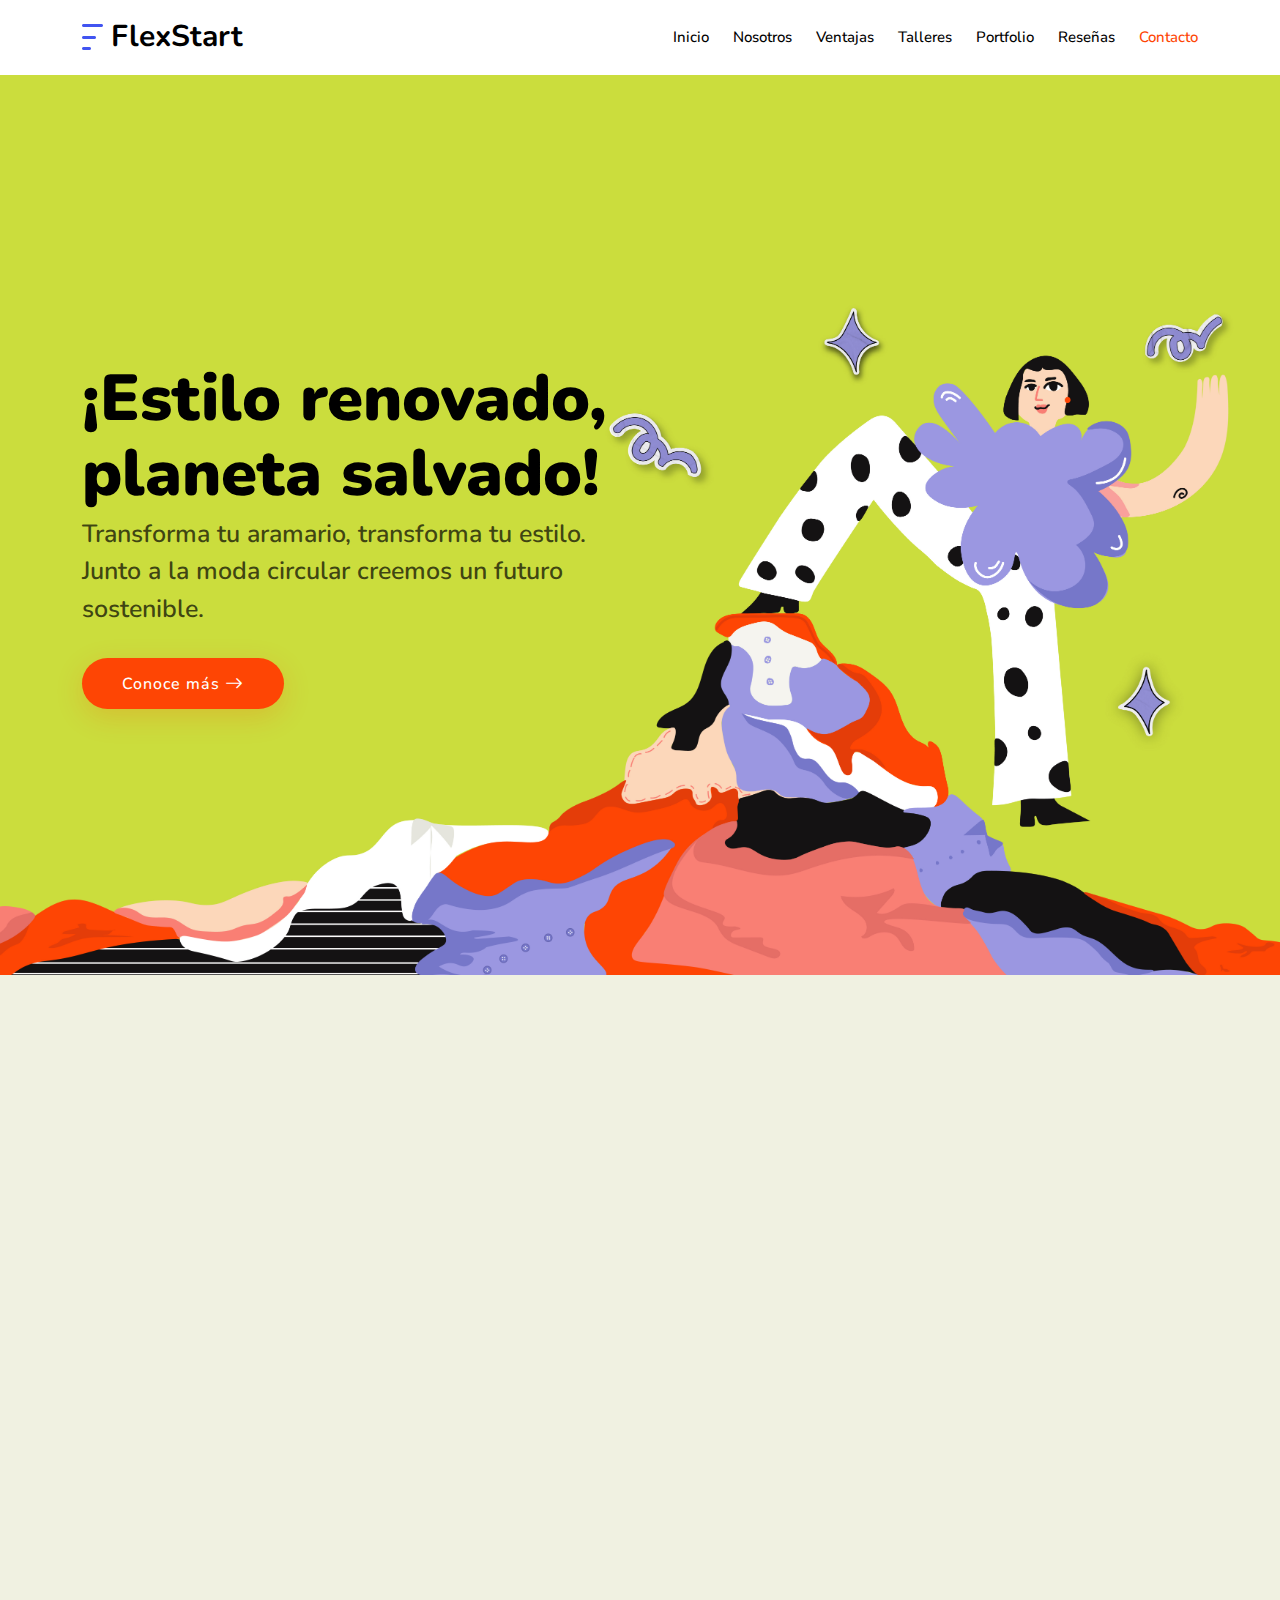
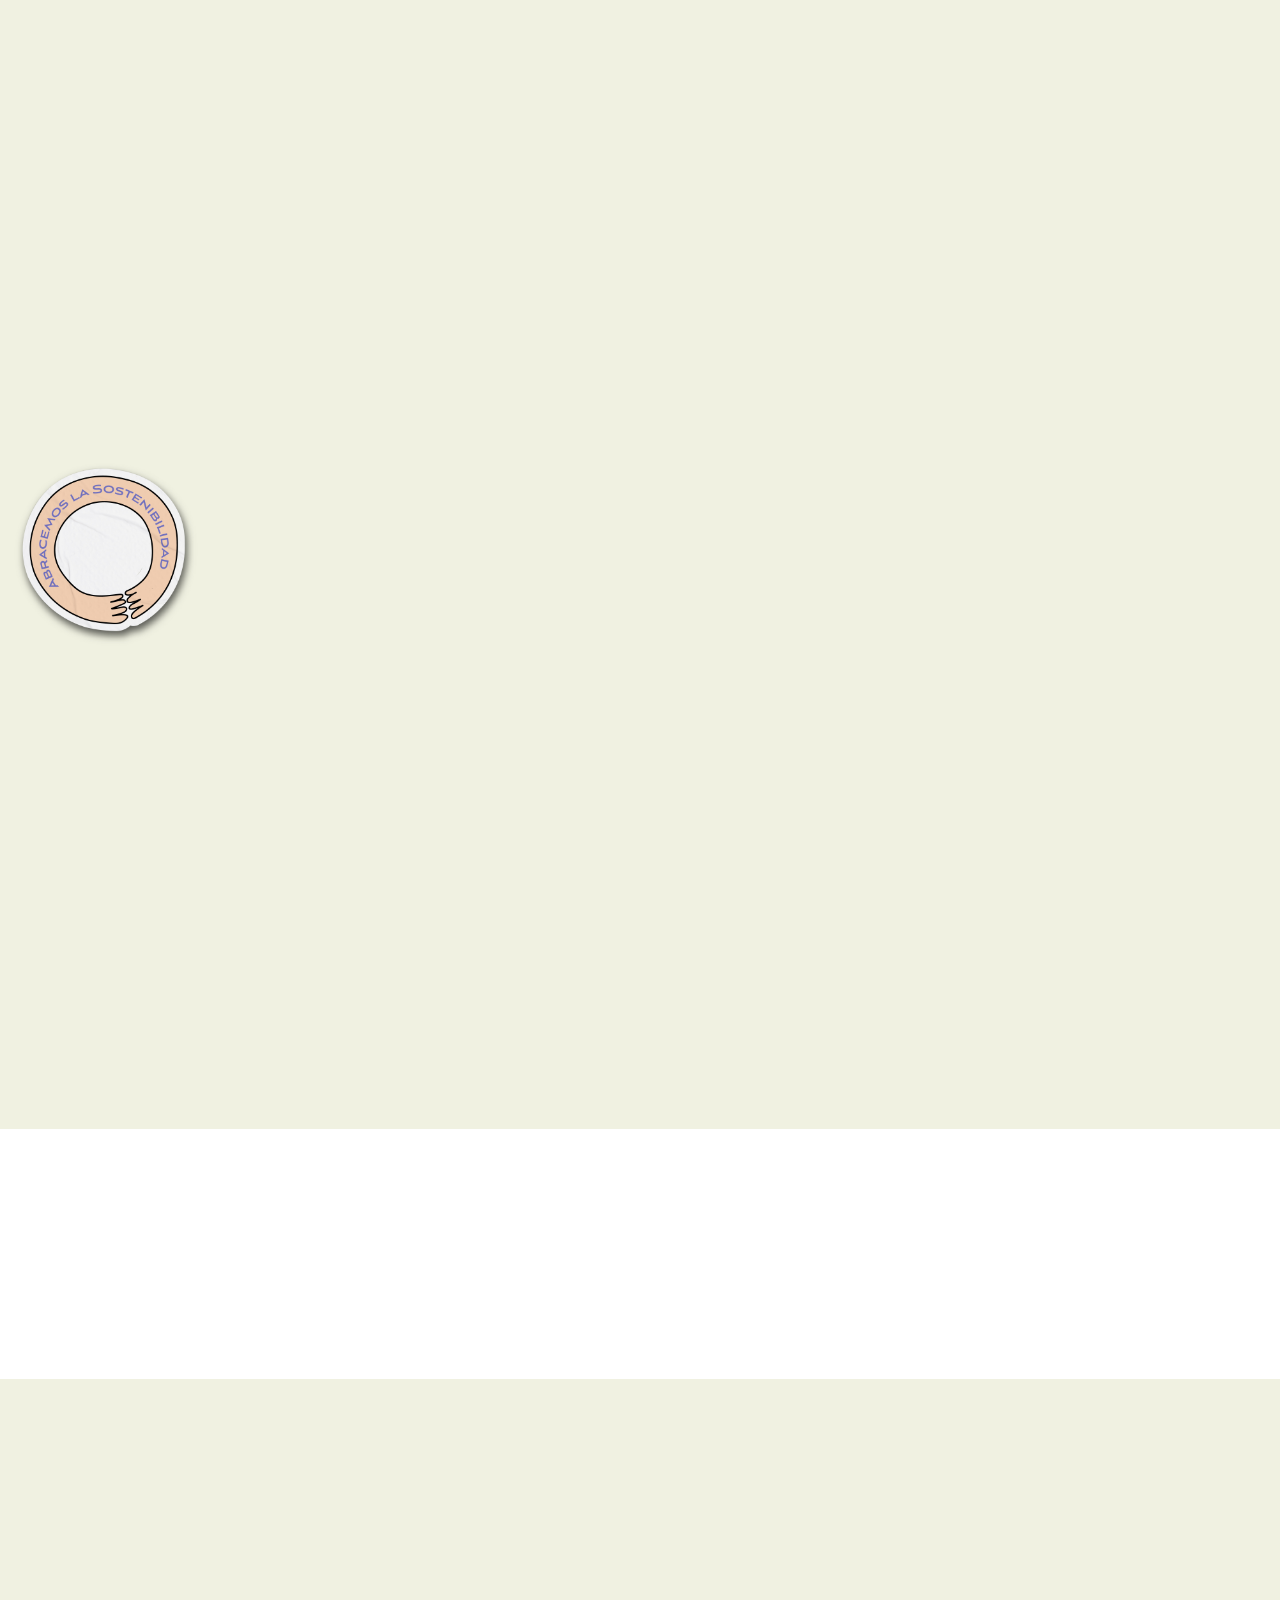
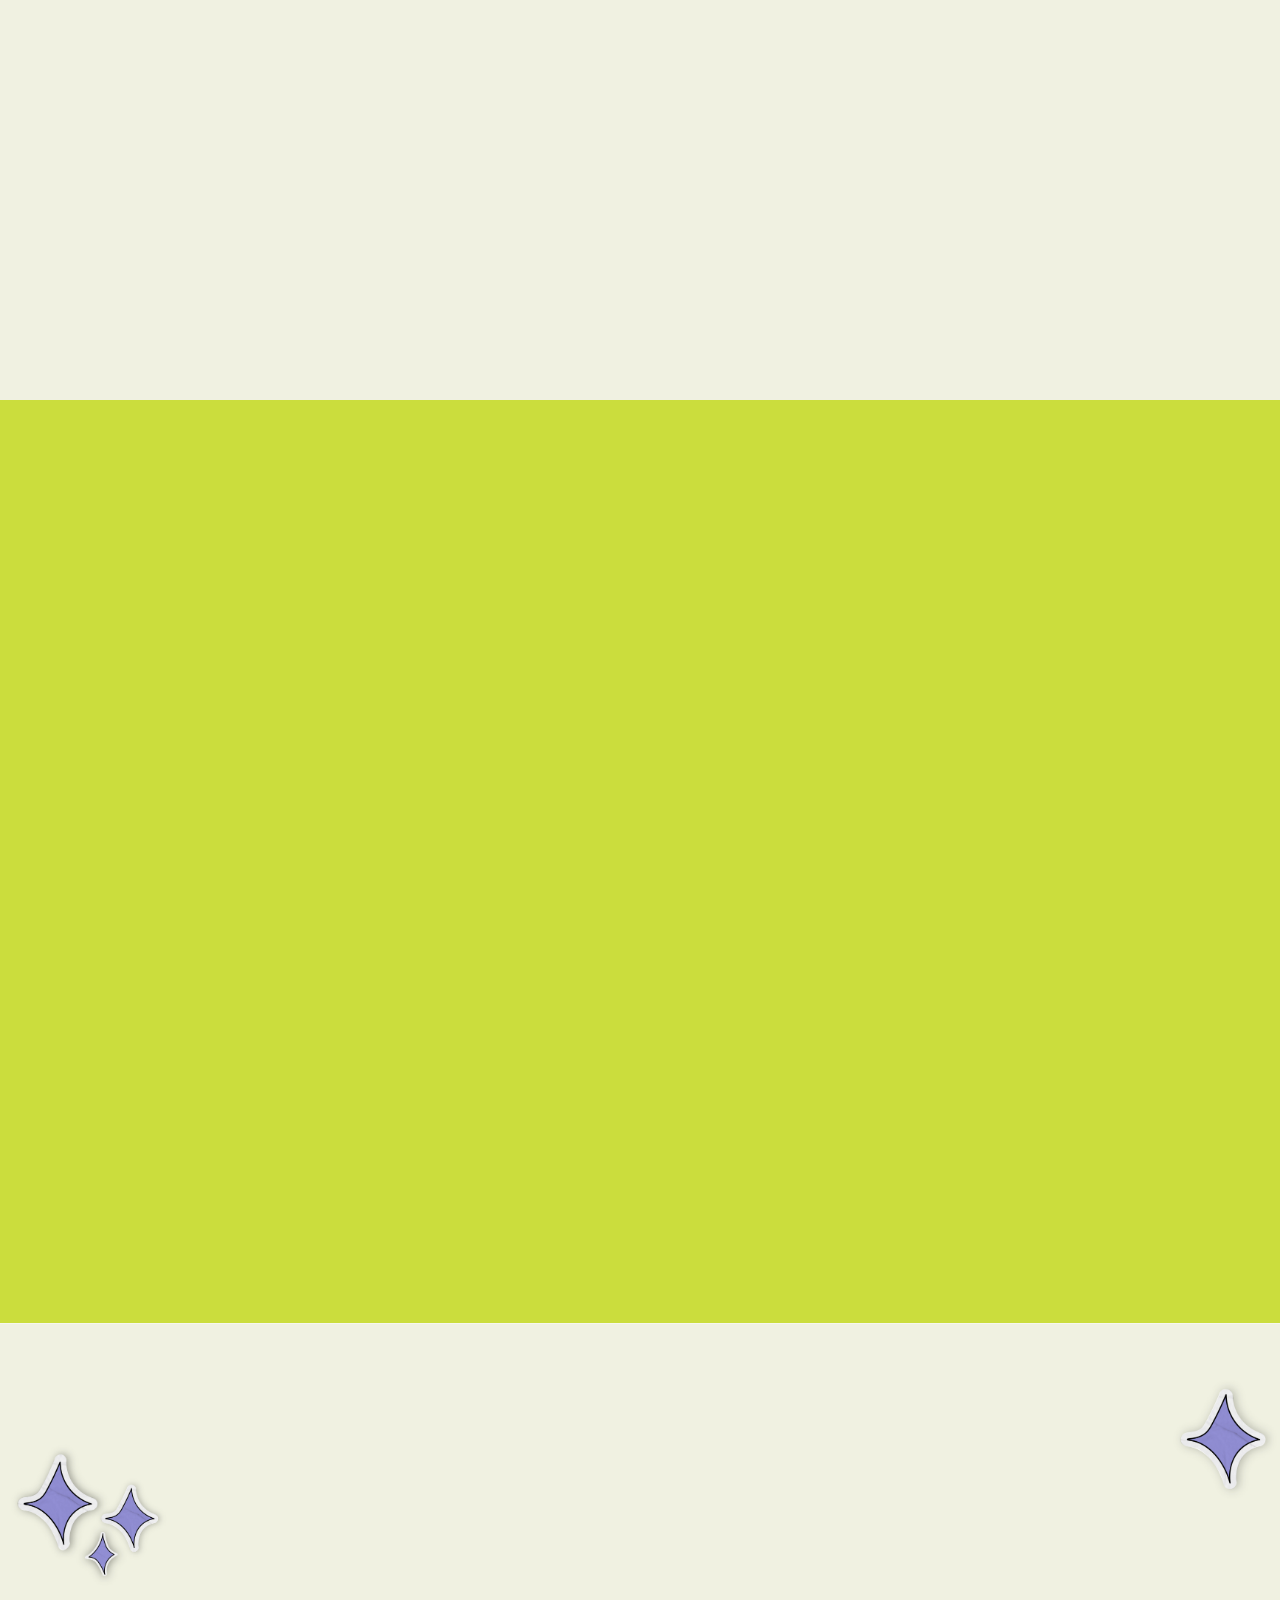
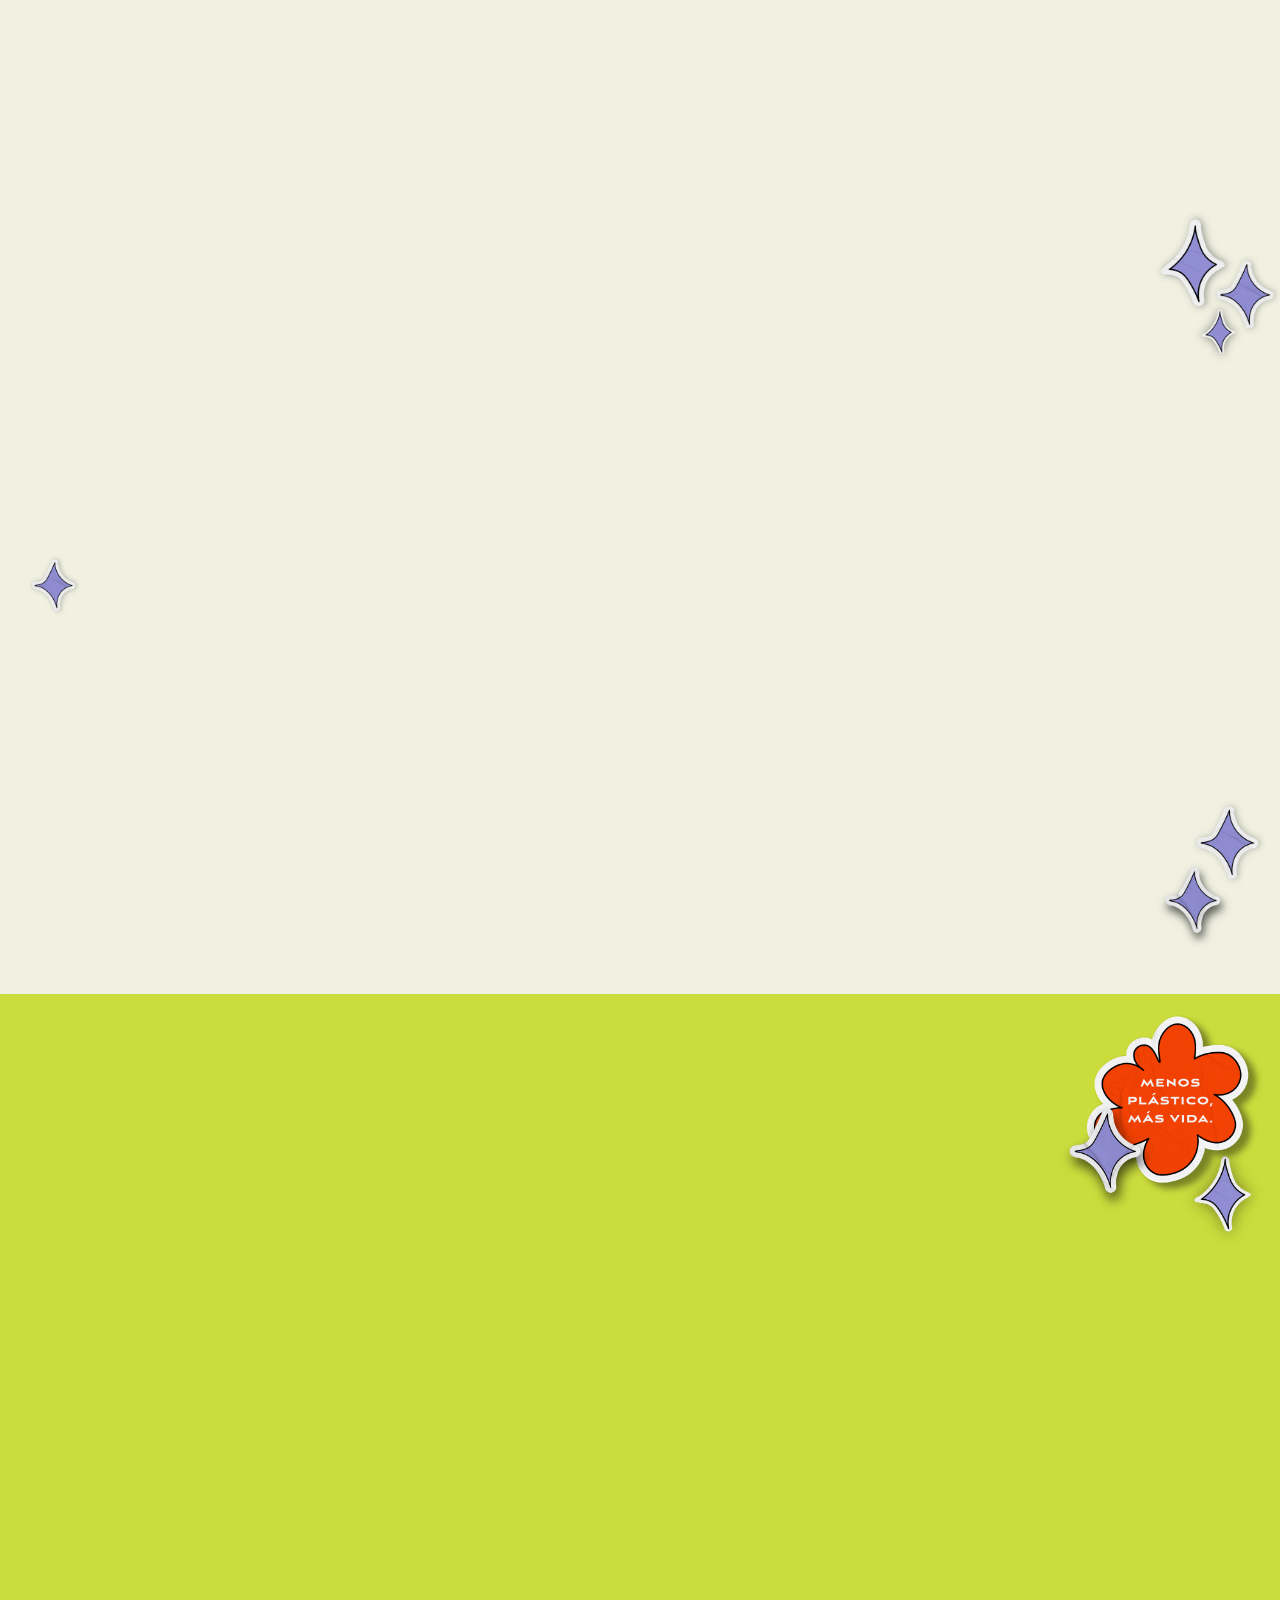
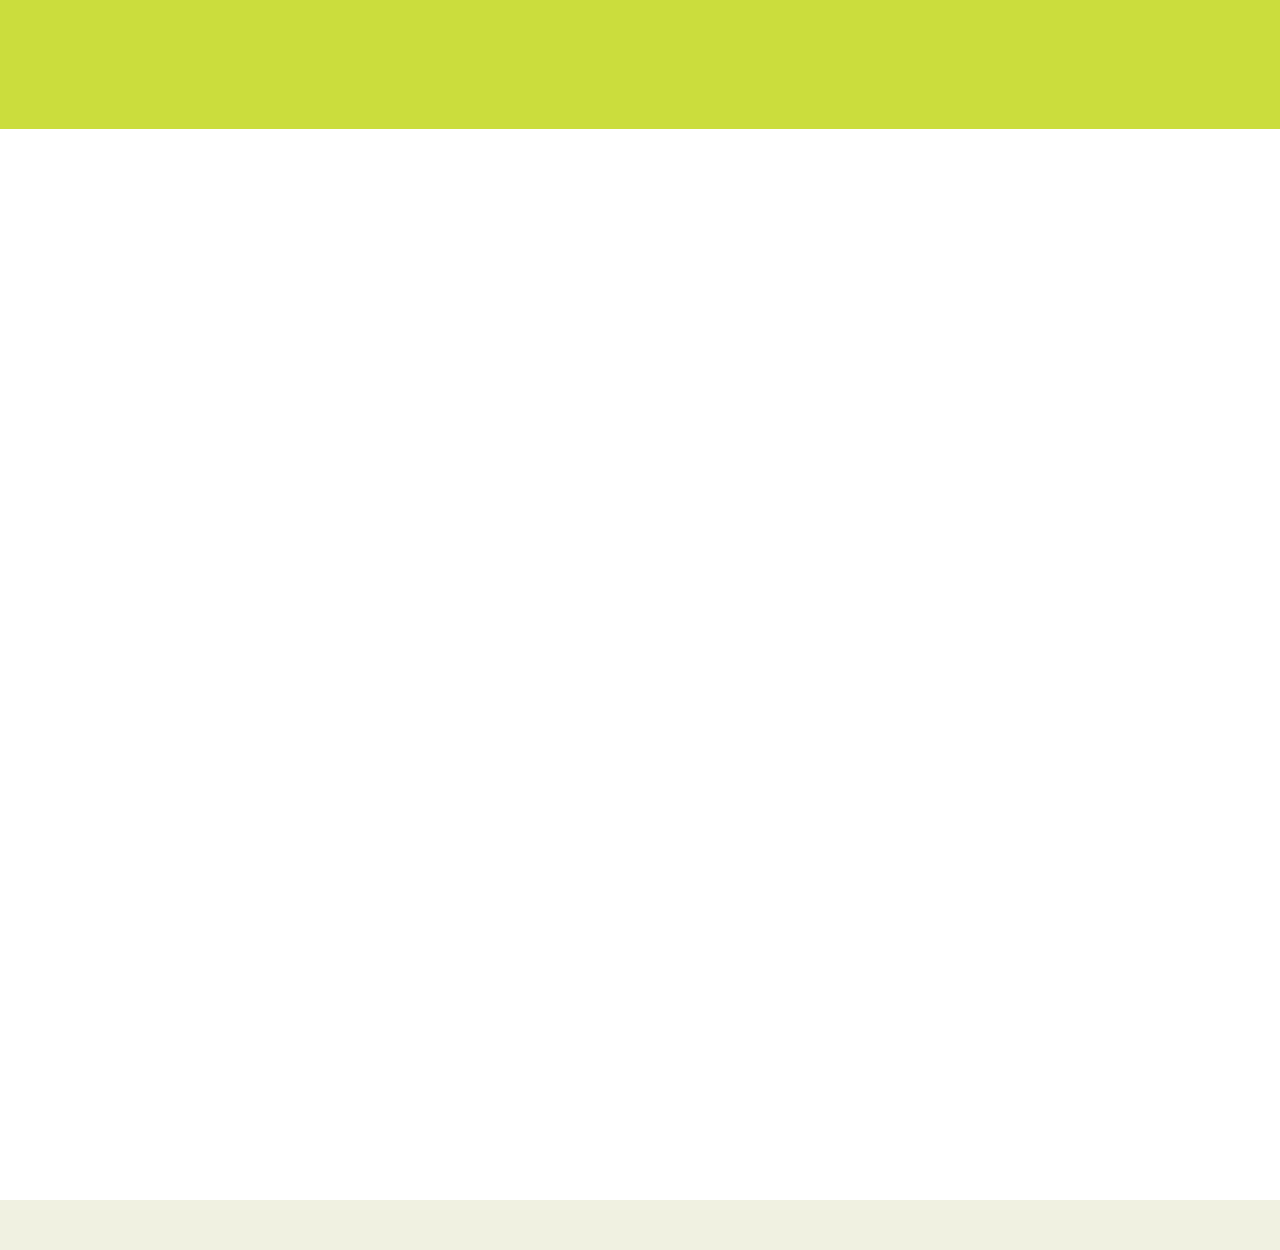
==== index.html @ cf239fdd "tpweb" ====
<!DOCTYPE html>
<html lang="en">

<head>
  <meta charset="utf-8">
  <meta content="width=device-width, initial-scale=1.0" name="viewport">
  <title>Index - FlexStart Bootstrap Template</title>
  <meta content="" name="description">
  <meta content="" name="keywords">

  <!-- Favicons -->
  <link href="assets/img/favicon.png" rel="icon">
  <link href="assets/img/apple-touch-icon.png" rel="apple-touch-icon">

  <!-- Fonts -->
  <link href="https://fonts.googleapis.com" rel="preconnect">
  <link href="https://fonts.gstatic.com" rel="preconnect" crossorigin>
  <link href="https://fonts.googleapis.com/css2?family=Roboto:ital,wght@0,100;0,300;0,400;0,500;0,700;0,900;1,100;1,300;1,400;1,500;1,700;1,900&family=Poppins:ital,wght@0,100;0,200;0,300;0,400;0,500;0,600;0,700;0,800;0,900;1,100;1,200;1,300;1,400;1,500;1,600;1,700;1,800;1,900&family=Nunito:ital,wght@0,200;0,300;0,400;0,500;0,600;0,700;0,800;0,900;1,200;1,300;1,400;1,500;1,600;1,700;1,800;1,900&display=swap" rel="stylesheet">

  <!-- Vendor CSS Files -->
  <link href="assets/vendor/bootstrap/css/bootstrap.min.css" rel="stylesheet">
  <link href="assets/vendor/bootstrap-icons/bootstrap-icons.css" rel="stylesheet">
  <link href="assets/vendor/aos/aos.css" rel="stylesheet">
  <link href="assets/vendor/glightbox/css/glightbox.min.css" rel="stylesheet">
  <link href="assets/vendor/swiper/swiper-bundle.min.css" rel="stylesheet">

  <!-- Main CSS File -->
  <link href="assets/css/main.css" rel="stylesheet">

  <!-- =======================================================
  * Template Name: FlexStart
  * Template URL: https://bootstrapmade.com/flexstart-bootstrap-startup-template/
  * Updated: Jun 06 2024 with Bootstrap v5.3.3
  * Author: BootstrapMade.com
  * License: https://bootstrapmade.com/license/
  ======================================================== -->
</head>

<body class="index-page">

  <header id="header" class="header d-flex align-items-center fixed-top">
    <div class="container-fluid container-xl position-relative d-flex align-items-center">

      <a href="index.html" class="logo d-flex align-items-center me-auto">
        <!-- Uncomment the line below if you also wish to use an image logo -->
        <img src="assets/img/logo.png" alt="">
        <h1 class="sitename">FlexStart</h1>
      </a>

      <nav id="navmenu" class="navmenu">
        <ul>
          <li><a href="#hero" class="active">Inicio<br></a></li>
          <li><a href="#about">Nosotros</a></li>
          <li><a href="#services">Ventajas</a></li>
          <li><a href="#portfolio">Talleres</a></li>
          <li><a href="#team">Portfolio</a></li>
          <li><a href="blog.html">Reseñas</a></li>
          
            <ul>
              
              </li>
            </ul>
         </li>



          <li><a href="#contact">Contacto</a></li>
        </ul>
        <i class="mobile-nav-toggle d-xl-none bi bi-list"></i>
      </nav>

      

    </div>
  </header>

  <main class="main">

    <!-- Hero Section -->
    <section id="hero" class="hero section">

      <div class="container">
        <div class="row gy-4">
          <div class="col-lg-6 order-2 order-lg-1 d-flex flex-column justify-content-center">
            <h1 data-aos="fade-up">¡Estilo renovado, planeta salvado!</h1>
            <p data-aos="fade-up" data-aos-delay="100">Transforma tu aramario, transforma tu estilo.<br> Junto a la moda circular creemos un futuro sostenible.<br></p>
            <div class="d-flex flex-column flex-md-row" data-aos="fade-up" data-aos-delay="200">
              <a href="#about" class="btn-get-started">Conoce más <i class="bi bi-arrow-right"></i></a>
              
            </div>
          </div>
          <div class="col-lg-6 order-1 order-lg-2 hero-img" data-aos="zoom-out">
            <! -- <img src="assets/img/hero-img.png" class="img-fluid animated" alt=""> 
          </div>
        </div>
      </div>

    </section><!-- /Hero Section -->
    
     <!-- Stats Section -->
     <section id="stats" class="stats section">
      <!-- Section Title -->
      <div class="container section-title" data-aos="fade-up">
       
        <p>Porque lo Hacemos<br></p>
      </div><!-- End Section Title -->
  

      <div class="container" data-aos="fade-up" data-aos-delay="100">

        <div class="row gy-4">

          <div class="col-lg-3 col-md-6">
            <div class="stats-item d-flex align-items-center w-100 h-100">
              <img class="numeros" src="assets/img/flor.jpg" alt="alternatetext">
              <div>
                <span data-purecounter-start="0" data-purecounter-end="500000" data-purecounter-duration="1" class="purecounter">500000</span>
                <p>Toneladas de microplastico en el mar.</p>
              </div>
            </div>
          </div><!-- End Stats Item -->

          <div class="col-lg-3 col-md-6">
            <div class="stats-item d-flex align-items-center w-100 h-100">
              <img class="numeros" src="assets/img/mundo.jpg" alt="alternatetext">
              <div>
                <span data-purecounter-start="0" data-purecounter-end="93000" data-purecounter-duration="1" class="purecounter">93000000</span>
                <p>Litros de agua contaminados por año.</p>
              </div>
            </div>
          </div><!-- End Stats Item -->

          <div class="col-lg-3 col-md-6">
            <div class="stats-item d-flex align-items-center w-100 h-100">
              <img class="numeros" src="assets/img/flechas.jpg" alt="alternatetext">
              <div>
                <span data-purecounter-start="0" data-purecounter-end="965778" data-purecounter-duration="1" class="purecounter">965778</span>
                <p>Prendas recirculadas por nuestra comunidad.</p>
              </div>
            </div>
          </div><!-- End Stats Item -->

          <div class="col-lg-3 col-md-6">
            <div class="stats-item d-flex align-items-center w-100 h-100">
              <img class="numeros" src="assets/img/corazon.jpg" alt="alternatetext">
              <div>
              <div>
                <span data-purecounter-start="0" data-purecounter-end="287976" data-purecounter-duration="1" class="purecounter">287796</span>
                <p>Integran la comunidad <br> Lógica Eco.<br></p>
              </div>
            </div>
          </div><!-- End Stats Item -->

        </div>

      </div>

    </section><!-- /Stats Section -->


    <!-- About Section -->
    <section id="about" class="about section">

      <div class="container" data-aos="fade-up">
        <div class="row gx-0">

          <div class="col-lg-6 d-flex flex-column justify-content-center" data-aos="fade-up" data-aos-delay="200">
            <div class="content">
              <h3>Quienes somos</h3>
              <h2>Somos una marca Argentina de moda circular que promueve un modelo de consumo diferente.<p>
               La moda circular es una tendencia que promueve la reutilización y la sostenibilidad en el consumo de indumentaria. Por eso nosotros nos basamos en la compra y venta de ropa nueva y usada. Teniendo como objetivo que el ciclo de la vida de cada prenda empiece, termine y vuelva a empezar.
              </p>
              <div class="text-center text-lg-start">
                <a href="#" class="btn-read-more d-inline-flex align-items-center justify-content-center align-self-center">
                  <span>Conocer más</span>
                  <i class="bi bi-arrow-right"></i>
                </a>
              </div>
            </div>
          </div>

          <div class="col-lg-6 d-flex align-items-center" data-aos="zoom-out" data-aos-delay="200">
            <img src="assets/img/about.jpg" class="img-fluid" alt="">
          </div>

        </div>
      </div>

    </section><!-- /About Section -->

     <!-- Services Section -->
     <section id="services" class="services section">

      <!-- Section Title -->
      <div class="container section-title" data-aos="fade-up">
       
        <p>Enteráte<br></p>
      </div><!-- End Section Title -->

      <div class="container">

        <div class="row gy-4">

          <div class="col-lg-4 col-md-6" data-aos="fade-up" data-aos-delay="100">
            <div class="service-item item-cyan position-relative">
              <img class="enterate" src="assets/img/percha.jpg" alt="alternatetext">
              <h3>Vendé</h3>
              <p>Sé parte nuestro ciclo, vendé tus prendas usadas o nuevas con nosotros. ¡Dales una segunda vida!</p>
              <a href="#" class="read-more stretched-link"><span>Conoce más</span> <i class="bi bi-arrow-right"></i></a>
            </div>
          </div><!-- End Service Item -->

          <div class="col-lg-4 col-md-6" data-aos="fade-up" data-aos-delay="200">
            <div class="service-item item-orange position-relative">
              <img class="enterate" src="assets/img/bota.jpg" alt="alternatetext">
              <h3>Comprá</h3>
              <p>Descubrí piezas únicas, en buen estado y con conciencia ecológica en nuestras tiendas.</p>
              <a href="#" class="read-more stretched-link"><span>Conoce más</span> <i class="bi bi-arrow-right"></i></a>
            </div>
          </div><!-- End Service Item -->

          <div class="col-lg-4 col-md-6" data-aos="fade-up" data-aos-delay="300">
            <div class="service-item item-teal position-relative">
              <img class="enterate" src="assets/img/B.jpg" alt="alternatetext">
              <h3>Nuestro Lado B</h3>
              <p>Somos una empresa B, certificada por nuestro compromiso con el bienestar social, ambiental y transparencia.</p>
              <a href="#" class="read-more stretched-link"><span>Conoce más</span> <i class="bi bi-arrow-right"></i></a>
            </div>
          </div><!-- End Service Item -->

         <!-- <div class="col-lg-4 col-md-6" data-aos="fade-up" data-aos-delay="400">
            <div class="service-item item-red position-relative">
              <i class="bi bi-bounding-box-circles icon"></i>
              <h3>Asperiores Commodi</h3>
              <p>Non et temporibus minus omnis sed dolor esse consequatur. Cupiditate sed error ea fuga sit provident adipisci neque.</p>
              <a href="#" class="read-more stretched-link"><span>Read More</span> <i class="bi bi-arrow-right"></i></a>
            </div>
          </div><!-- End Service Item -->

         <!-- <div class="col-lg-4 col-md-6" data-aos="fade-up" data-aos-delay="500">
            <div class="service-item item-indigo position-relative">
              <i class="bi bi-calendar4-week icon"></i>
              <h3>Velit Doloremque.</h3>
              <p>Cumque et suscipit saepe. Est maiores autem enim facilis ut aut ipsam corporis aut. Sed animi at autem alias eius labore.</p>
              <a href="#" class="read-more stretched-link"><span>Read More</span> <i class="bi bi-arrow-right"></i></a>
            </div>
          </div><!-- End Service Item -->

         <!-- <div class="col-lg-4 col-md-6" data-aos="fade-up" data-aos-delay="600">
            <div class="service-item item-pink position-relative">
              <i class="bi bi-chat-square-text icon"></i>
              <h3>Dolori Architecto</h3>
              <p>Hic molestias ea quibusdam eos. Fugiat enim doloremque aut neque non et debitis iure. Corrupti recusandae ducimus enim.</p>
              <a href="#" class="read-more stretched-link"><span>Read More</span> <i class="bi bi-arrow-right"></i></a>
            </div>
          </div><!-- End Service Item -->

        </div>

      </div>
     
    </section><!-- /Services Section -->

    <!-- Values Section -->
    <!-- <section id="values" class="values section">

      <!-- Section Title -->
     <!-- <div class="container section-title" data-aos="fade-up">
        <h2>Our Values</h2>
        <p>What we value most<br></p>
      </div><!-- End Section Title -->

     <!-- <div class="container">

       <!-- <div class="row gy-4">

         <!-- <div class="col-lg-4" data-aos="fade-up" data-aos-delay="100">
           <!-- <div class="card">
              <img src="assets/img/values-1.png" class="img-fluid" alt="">
              <h3>Ad cupiditate sed est odio</h3>
              <p>Eum ad dolor et. Autem aut fugiat debitis voluptatem consequuntur sit. Et veritatis id.</p>
            </div>
          </div><!-- End Card Item -->

         <!-- <div class="col-lg-4" data-aos="fade-up" data-aos-delay="200">
            <div class="card">
              <img src="assets/img/values-2.png" class="img-fluid" alt="">
              <h3>Voluptatem voluptatum alias</h3>
              <p>Repudiandae amet nihil natus in distinctio suscipit id. Doloremque ducimus ea sit non.</p>
            </div>
          </div><!-- End Card Item -->

         <!-- <div class="col-lg-4" data-aos="fade-up" data-aos-delay="300">
            <div class="card">
              <img src="assets/img/values-3.png" class="img-fluid" alt="">
              <h3>Fugit cupiditate alias nobis.</h3>
              <p>Quam rem vitae est autem molestias explicabo debitis sint. Vero aliquid quidem commodi.</p>
            </div>
          </div><!-- End Card Item -->

        </div>

      </div>

    </section> <!-- /Values Section -->

    <!-- Clients Section -->
    <section id="clients" class="clients section">

      <!-- Section Title -->
      <div class="container section-title" data-aos="fade-up">
        <p>“Cada prenda tiene una segunda oportunidad de brillar.” - Fundadora de Lógica Eco<br></p>
      </div><!-- End Section Title -->

      <!-- <div class="container" data-aos="fade-up" data-aos-delay="100">

        <!-- <div class="swiper">
          <script type="application/json" class="swiper-config">
            {
              "loop": true,
              "speed": 600,
              "autoplay": {
                "delay": 5000
              },
              "slidesPerView": "auto",
              "pagination": {
                "el": ".swiper-pagination",
                "type": "bullets",
                "clickable": true
              },
              "breakpoints": {
                "320": {
                  "slidesPerView": 2,
                  "spaceBetween": 40
                },
                "480": {
                  "slidesPerView": 3,
                  "spaceBetween": 60
                },
                "640": {
                  "slidesPerView": 4,
                  "spaceBetween": 80
                },
                "992": {
                  "slidesPerView": 6,
                  "spaceBetween": 120
                }
              }
            }
          </script>
          <div class="swiper-wrapper align-items-center">
            <div class="swiper-slide"><img src="assets/img/clients/client-1.png" class="img-fluid" alt=""></div>
            <div class="swiper-slide"><img src="assets/img/clients/client-2.png" class="img-fluid" alt=""></div>
            <div class="swiper-slide"><img src="assets/img/clients/client-3.png" class="img-fluid" alt=""></div>
            <div class="swiper-slide"><img src="assets/img/clients/client-4.png" class="img-fluid" alt=""></div>
            <div class="swiper-slide"><img src="assets/img/clients/client-5.png" class="img-fluid" alt=""></div>
            <div class="swiper-slide"><img src="assets/img/clients/client-6.png" class="img-fluid" alt=""></div>
            <div class="swiper-slide"><img src="assets/img/clients/client-7.png" class="img-fluid" alt=""></div>
            <div class="swiper-slide"><img src="assets/img/clients/client-8.png" class="img-fluid" alt=""></div>
          </div>
          <div class="swiper-pagination"></div>
        </div>

      </div>

    </section><!-- /Clients Section -->

     <!-- Alt Features Section -->
     <section id="alt-features" class="alt-features section">

      <div class="container">

        <div class="row gy-5">

          <div class="col-xl-7 d-flex order-2 order-xl-1" data-aos="fade-up" data-aos-delay="200">

            <div class="row align-self-center gy-5">

              <div class="col-md-6 icon-box">
                <img class="icono" src="assets/img/6.jpg" alt="alternatetext">
                <div>
                  <h4>Conciencia Ambiental</h4>
                  <p>Al utilizar materiales eco-amigables, la marca contribuye a reducir el impacto ambiental y la huella de carbono.</p>
                </div>
              </div><!-- End Feature Item -->

              <div class="col-md-6 icon-box">
                <img class="icono" src="assets/img/5.jpg" alt="alternatetext">

                <div>
                  <h4>Diseño Único</h4>
                  <p>Fomentamos la Creatividad al impulsar el diseño innovador y la reinvención de prendas con materiales reciclados.</p>
                </div>
              </div><!-- End Feature Item -->

              <div class="col-md-6 icon-box">
                <img class="icono" src="assets/img/1.jpg" alt="alternatetext">
                <div>
                  <h4>Transparencia</h4>
                  <p> Somos una marca transparente sobre nuestras prácticasy materiales utilizados.</p>
                </div>
              </div><!-- End Feature Item -->

              <div class="col-md-6 icon-box">
                <img class="icono" src="assets/img/2.jpg" alt="alternatetext">
                <div>
                  <h4>Reducción de Desperdicio</h4>
                  <p>Reducimos la cantidad de ropa que terminan en vertederos, prolongando la vida útil de las prendas.</p>
                </div>
              </div><!-- End Feature Item -->

              <div class="col-md-6 icon-box">
                <img class="icono" src="assets/img/3.jpg" alt="alternatetext">
                <div>
                  <h4>Diversificación</h4>
                  <p>Ofrecemos una ámplia gama de opciónes de estilo y diseño para los consumidores.</p>
                </div>
              </div><!-- End Feature Item -->

              <div class="col-md-6 icon-box">
                <img class="icono" src="assets/img/4.jpg" alt="alternatetext">
                <div>
                  <h4>Fomento de la Comunidad</h4>
                  <p>Promovemos la colaboración y el intercambio a través de prendas o cursos de aprendizaje.</p>
                </div>
              </div><!-- End Feature Item -->

            </div>

          </div>

          <div class="col-xl-5 d-flex align-items-center order-1 order-xl-2" data-aos="fade-up" data-aos-delay="100">
            <img  src="assets/img/alt-features.png" class="img-fluid" alt="">
          </div>

        </div>

      </div>

    </section><!-- /Alt Features Section -->

     <!-- Pricing Section -->
     <section id="pricing" class="pricing section">

      <!-- Section Title -->
      <div class="container section-title" data-aos="fade-up">
        <h2>talleres</h2>
        <p>Aprendé con Nosotros<br></p>
      </div><!-- End Section Title -->

      <div class="container">

        <div class="row gy-4">

          <div class="col-lg-3 col-md-6" data-aos="zoom-in" data-aos-delay="100">
            <div class="pricing-tem">
              <h3 style="color: #000;">Estilo Sostenible</h3>
              <div class="price"><sup>$</sup>26.900<span></span></div>
              <div class="icon">
                <img class="cursos" src="assets/img/curso 1.jpg" alt="alternatetext">
              </div>
              <ul>
                
                <li>Descúbre como lucir bien mientras cuidas al planeta. Aprendé a crear looks únicos con prendas, accesorios y maquillaje éticos.</li>
                
              </ul>
              <a href="#" class="btn-buy">Comprar</a>
            </div>
          </div><!-- End Pricing Item -->

          <div class="col-lg-3 col-md-6" data-aos="zoom-in" data-aos-delay="200">
            <div class="pricing-tem">
              <span class="featured">Oferta</span>
              <h3 style="color: #000;">Eco Voz</h3>
              <div class="price"><sup>$</sup>25.000<span></span></div>
              <div class="icon">
                <img class="cursos" src="assets/img/curso 2.jpg" alt="alternatetext">
              </div>
              <ul>
                
                <li>Transformá tu pasión en acción. Descubre como diseñar y producir indumentaria sostenible y ecológica, junto a nuestro equipo especializado.
                  
                  
                  
                  </li>
                
              </ul>
              <a href="detalle.html" class="btn-buy">Comprar</a>
            </div>
          </div><!-- End Pricing Item -->

          <div class="col-lg-3 col-md-6" data-aos="zoom-in" data-aos-delay="300">
            <div class="pricing-tem">
              <h3 style="color: #000;">Guardería de Ropa</h3>
              <div class="price"><sup>$</sup>20.000<span></span></div>
              <div class="icon">
                <img class="cursos" src="assets/img/curso 3.jpg" alt="alternatetext">
              </div>
              <ul>
               
                <li>Haz de la conservación de la moda una forma de proteger el planeta. Desde técnicas de reparación y mantenimiento para tus prendas</li>
              </ul>
              <a href="#" class="btn-buy">Comprar</a>
            </div>
          </div><!-- End Pricing Item -->

          <div class="col-lg-3 col-md-6" data-aos="zoom-in" data-aos-delay="400">
            <div class="pricing-tem">
              <h3 style="color: #000;">Eco Negocios</h3>
              <div class="price"><sup>$</sup>32.000<span></span></div>
              <div class="icon">
                <img class="cursos" src="assets/img/curso 4.jpg" alt="alternatetext">
              </div>
              <ul>
                
                <li>Aprendé a lanzar y gestionar marcas de moda ética con estrategías de marketing digital, creación de identidad y practicas empresariales. </li>
              </ul>
              <a href="#" class="btn-buy">Comprar</a>
            </div>
          </div><!-- End Pricing Item -->

        </div><!-- End pricing row -->

      </div>

    </section><!-- /Pricing Section -->


 <!-- Portfolio Section -->
 <section id="portfolio" class="portfolio section">

  <!-- Section Title -->
  <div class="container section-title" data-aos="fade-up">
    <h2>Portfolio</h2>
    <p>Animate a Crear</p>
  </div><!-- End Section Title -->

  <div class="container">

    <div class="isotope-layout" data-default-filter="*" data-layout="masonry" data-sort="original-order">

      <ul class="portfolio-filters isotope-filters" data-aos="fade-up" data-aos-delay="100">
        <li data-filter="*" class="filter-active">Redes</li>
        <li data-filter=".filter-app">App</li>
        <li data-filter=".filter-product">Productos</li>
        <li data-filter=".filter-branding">Branding</li>
        <li data-filter=".filter-books">Books</li>
      </ul><!-- End Portfolio Filters -->

      <div class="row gy-4 isotope-container" data-aos="fade-up" data-aos-delay="200">

        <div class="col-lg-4 col-md-6 portfolio-item isotope-item filter-app">
          <div class="portfolio-content h-100">
            <img src="assets/img/portfolio/app-1.jpg" class="img-fluid" alt="">
            <div class="portfolio-info">
              <h4>App 1</h4>
              <p>Lorem ipsum, dolor sit amet consectetur</p>
              <a href="assets/img/portfolio/app-1.jpg" title="App 1" data-gallery="portfolio-gallery-app" class="glightbox preview-link"><i class="bi bi-zoom-in"></i></a>
              <a href="portfolio-details.html" title="More Details" class="details-link"><i class="bi bi-link-45deg"></i></a>
            </div>
          </div>
        </div><!-- End Portfolio Item -->

        <div class="col-lg-4 col-md-6 portfolio-item isotope-item filter-product">
          <div class="portfolio-content h-100">
            <img src="assets/img/portfolio/product-1.jpg" class="img-fluid" alt="">
            <div class="portfolio-info">
              <h4>Product 1</h4>
              <p>Lorem ipsum, dolor sit amet consectetur</p>
              <a href="assets/img/portfolio/product-1.jpg" title="Product 1" data-gallery="portfolio-gallery-product" class="glightbox preview-link"><i class="bi bi-zoom-in"></i></a>
              <a href="portfolio-details.html" title="More Details" class="details-link"><i class="bi bi-link-45deg"></i></a>
            </div>
          </div>
        </div><!-- End Portfolio Item -->

        <div class="col-lg-4 col-md-6 portfolio-item isotope-item filter-branding">
          <div class="portfolio-content h-100">
            <img src="assets/img/portfolio/branding-1.jpg" class="img-fluid" alt="">
            <div class="portfolio-info">
              <h4>Branding 1</h4>
              <p>Lorem ipsum, dolor sit amet consectetur</p>
              <a href="assets/img/portfolio/branding-1.jpg" title="Branding 1" data-gallery="portfolio-gallery-branding" class="glightbox preview-link"><i class="bi bi-zoom-in"></i></a>
              <a href="portfolio-details.html" title="More Details" class="details-link"><i class="bi bi-link-45deg"></i></a>
            </div>
          </div>
        </div><!-- End Portfolio Item -->

        <div class="col-lg-4 col-md-6 portfolio-item isotope-item filter-books">
          <div class="portfolio-content h-100">
            <img src="assets/img/portfolio/books-1.jpg" class="img-fluid" alt="">
            <div class="portfolio-info">
              <h4>Books 1</h4>
              <p>Lorem ipsum, dolor sit amet consectetur</p>
              <a href="assets/img/portfolio/books-1.jpg" title="Branding 1" data-gallery="portfolio-gallery-book" class="glightbox preview-link"><i class="bi bi-zoom-in"></i></a>
              <a href="portfolio-details.html" title="More Details" class="details-link"><i class="bi bi-link-45deg"></i></a>
            </div>
          </div>
        </div><!-- End Portfolio Item -->

        <div class="col-lg-4 col-md-6 portfolio-item isotope-item filter-app">
          <div class="portfolio-content h-100">
            <img src="assets/img/portfolio/app-2.jpg" class="img-fluid" alt="">
            <div class="portfolio-info">
              <h4>App 2</h4>
              <p>Lorem ipsum, dolor sit amet consectetur</p>
              <a href="assets/img/portfolio/app-2.jpg" title="App 2" data-gallery="portfolio-gallery-app" class="glightbox preview-link"><i class="bi bi-zoom-in"></i></a>
              <a href="portfolio-details.html" title="More Details" class="details-link"><i class="bi bi-link-45deg"></i></a>
            </div>
          </div>
        </div><!-- End Portfolio Item -->

        <div class="col-lg-4 col-md-6 portfolio-item isotope-item filter-product">
          <div class="portfolio-content h-100">
            <img src="assets/img/portfolio/product-2.jpg" class="img-fluid" alt="">
            <div class="portfolio-info">
              <h4>Product 2</h4>
              <p>Lorem ipsum, dolor sit amet consectetur</p>
              <a href="assets/img/portfolio/product-2.jpg" title="Product 2" data-gallery="portfolio-gallery-product" class="glightbox preview-link"><i class="bi bi-zoom-in"></i></a>
              <a href="portfolio-details.html" title="More Details" class="details-link"><i class="bi bi-link-45deg"></i></a>
            </div>
          </div>
        </div><!-- End Portfolio Item -->

        <div class="col-lg-4 col-md-6 portfolio-item isotope-item filter-branding">
          <div class="portfolio-content h-100">
            <img src="assets/img/portfolio/branding-2.jpg" class="img-fluid" alt="">
            <div class="portfolio-info">
              <h4>Branding 2</h4>
              <p>Lorem ipsum, dolor sit amet consectetur</p>
              <a href="assets/img/portfolio/branding-2.jpg" title="Branding 2" data-gallery="portfolio-gallery-branding" class="glightbox preview-link"><i class="bi bi-zoom-in"></i></a>
              <a href="portfolio-details.html" title="More Details" class="details-link"><i class="bi bi-link-45deg"></i></a>
            </div>
          </div>
        </div><!-- End Portfolio Item -->

        <div class="col-lg-4 col-md-6 portfolio-item isotope-item filter-books">
          <div class="portfolio-content h-100">
            <img src="assets/img/portfolio/books-2.jpg" class="img-fluid" alt="">
            <div class="portfolio-info">
              <h4>Books 2</h4>
              <p>Lorem ipsum, dolor sit amet consectetur</p>
              <a href="assets/img/portfolio/books-2.jpg" title="Branding 2" data-gallery="portfolio-gallery-book" class="glightbox preview-link"><i class="bi bi-zoom-in"></i></a>
              <a href="portfolio-details.html" title="More Details" class="details-link"><i class="bi bi-link-45deg"></i></a>
            </div>
          </div>
        </div><!-- End Portfolio Item -->

        <div class="col-lg-4 col-md-6 portfolio-item isotope-item filter-app">
          <div class="portfolio-content h-100">
            <img src="assets/img/portfolio/app-3.jpg" class="img-fluid" alt="">
            <div class="portfolio-info">
              <h4>App 3</h4>
              <p>Lorem ipsum, dolor sit amet consectetur</p>
              <a href="assets/img/portfolio/app-3.jpg" title="App 3" data-gallery="portfolio-gallery-app" class="glightbox preview-link"><i class="bi bi-zoom-in"></i></a>
              <a href="portfolio-details.html" title="More Details" class="details-link"><i class="bi bi-link-45deg"></i></a>
            </div>
          </div>
        </div><!-- End Portfolio Item -->

        <!--<div class="col-lg-4 col-md-6 portfolio-item isotope-item filter-product">
          <div class="portfolio-content h-100">
            <img src="assets/img/portfolio/product-3.jpg" class="img-fluid" alt="">
            <div class="portfolio-info">
              <h4>Product 3</h4>
              <p>Lorem ipsum, dolor sit amet consectetur</p>
              <a href="assets/img/portfolio/product-3.jpg" title="Product 3" data-gallery="portfolio-gallery-product" class="glightbox preview-link"><i class="bi bi-zoom-in"></i></a>
              <a href="portfolio-details.html" title="More Details" class="details-link"><i class="bi bi-link-45deg"></i></a>
            </div>
          </div>
        </div><!-- End Portfolio Item -->

        <!--<div class="col-lg-4 col-md-6 portfolio-item isotope-item filter-branding">
          <div class="portfolio-content h-100">
            <img src="assets/img/portfolio/branding-3.jpg" class="img-fluid" alt="">
            <div class="portfolio-info">
              <h4>Branding 3</h4>
              <p>Lorem ipsum, dolor sit amet consectetur</p>
              <a href="assets/img/portfolio/branding-3.jpg" title="Branding 2" data-gallery="portfolio-gallery-branding" class="glightbox preview-link"><i class="bi bi-zoom-in"></i></a>
              <a href="portfolio-details.html" title="More Details" class="details-link"><i class="bi bi-link-45deg"></i></a>
            </div>
          </div>
        </div><!-- End Portfolio Item -->

       <!-- <div class="col-lg-4 col-md-6 portfolio-item isotope-item filter-books">
          <div class="portfolio-content h-100">
            <img src="assets/img/portfolio/books-3.jpg" class="img-fluid" alt="">
            <div class="portfolio-info">
              <h4>Books 3</h4>
              <p>Lorem ipsum, dolor sit amet consectetur</p>
              <a href="assets/img/portfolio/books-3.jpg" title="Branding 3" data-gallery="portfolio-gallery-book" class="glightbox preview-link"><i class="bi bi-zoom-in"></i></a>
              <a href="portfolio-details.html" title="More Details" class="details-link"><i class="bi bi-link-45deg"></i></a>
            </div>
          </div>
        </div><!-- End Portfolio Item -->

      </div><!-- End Portfolio Container -->

    </div>

  </div>

</section><!-- /Portfolio Section -->


<!-- Testimonials Section -->
<section id="testimonials" class="testimonials section">

  <!-- Section Title -->
  <div class="container section-title" data-aos="fade-up">
    <h2>reseñas</h2>
    <p>Nuestras Voces<br></p>
  </div><!-- End Section Title -->

  <div class="container" data-aos="fade-up" data-aos-delay="100">

    <div class="swiper">
      <script type="application/json" class="swiper-config">
        {
          "loop": true,
          "speed": 600,
          "autoplay": {
            "delay": 5000
          },
          "slidesPerView": "auto",
          "pagination": {
            "el": ".swiper-pagination",
            "type": "bullets",
            "clickable": true
          },
          "breakpoints": {
            "320": {
              "slidesPerView": 1,
              "spaceBetween": 40
            },
            "1200": {
              "slidesPerView": 3,
              "spaceBetween": 1
            }
          }
        }
      </script>
      <div class="swiper-wrapper">

        <div class="swiper-slide">
          <div class="testimonial-item">
            <div class="stars">
              <img class="estrellas" src="assets/img/estrella 4.jpg" alt="alternatetext"></img><img class="estrellas" src="assets/img/estrella 4.jpg" alt="alternatetext"></img><img class="estrellas" src="assets/img/estrella 2.jpg " alt="alternatetext"></img><img class="estrellas" src="assets/img/estrella 4.jpg" alt="alternatetext">
            </img><img class="estrellas" src="assets/img/estralle 1.jpg" alt="alternatetext">
          </div>
            <p>
              Increíble experiencia en los cursos, Mucha calidez y buena onda para enseñar. Aprendí mucho sobre moda sostenible y como hacer una diferencia. Volveré.</p>
            <div class="profile mt-auto">
              <img src="assets/img/testimonials/testimonials-1.jpg" class="testimonial-img" alt="">
              <h3>Camila Otero</h3>
              <h4>Corrientes</h4>
            </div>
          </div>
        </div><!-- End testimonial item -->

        <div class="swiper-slide">
          <div class="testimonial-item">
            <div class="stars">
              <img class="estrellas" src="assets/img/estralle 1.jpg" alt="alternatetext"></img><img class="estrellas" src="assets/img/estrella 4.jpg" alt="alternatetext"></img><img class="estrellas" src="assets/img/estralle 3.jpg" alt="alternatetext"></img><img class="estrellas" src="assets/img/estrella 4.jpg" alt="alternatetext">
            </img><img class="estrellas" src="assets/img/estralle 3.jpg" alt="alternatetext">
          </div>
            <p>
              Sus prendas eco-amigables son de alta calidad y sus talleres muy educativos. Aprendí a cuidar mis prendas y a combinar moda con sostenibilidad. Recomendado.</p>
            <div class="profile mt-auto">
              <img src="assets/img/testimonials/testimonials-2.jpg" class="testimonial-img" alt="">
              <h3>Sofía Ramirez</h3>
              <h4>Buenos Aires</h4>
            </div>
          </div>
        </div><!-- End testimonial item -->

        <div class="swiper-slide">
          <div class="testimonial-item">
            <div class="stars">
              <img class="estrellas" src="assets/img/estralle 1.jpg" alt="alternatetext"></img><img class="estrellas" src="assets/img/estralle 3.jpg" alt="alternatetext"></img><img class="estrellas" src="assets/img/estrella 2.jpg " alt="alternatetext"></img><img class="estrellas" src="assets/img/estrella 4.jpg" alt="alternatetext">
            </img><img class="estrellas" src="assets/img/estralle 3.jpg" alt="alternatetext">
          </div>
            <p>
              El taller de Estilo Sostenible superó mis expectativas. Aprendí trucos prácticos y útiles para llevar un estilo de vida sostenible. Lo recomiendo completamente.</p>
            <div class="profile mt-auto">
              <img src="assets/img/testimonials/testimonials-3.jpg" class="testimonial-img" alt="">
              <h3>Diego Gonzales</h3>
              <h4>Córdoba</h4>
            </div>
          </div>
        </div><!-- End testimonial item -->

        <div class="swiper-slide">
          <div class="testimonial-item">
            <div class="stars">
              <img class="estrellas" src="assets/img/estrella 2.jpg" alt="alternatetext"></img><img class="estrellas" src="assets/img/estralle 3.jpg" alt="alternatetext"></img><img class="estrellas" src="assets/img/estrella 2.jpg " alt="alternatetext"></img><img class="estrellas" src="assets/img/estrella 4.jpg" alt="alternatetext">
            </img><img class="estrellas" src="assets/img/estralle 1.jpg" alt="alternatetext">
          </div>
            <p>
              Eco Voz ha sido una experiencia reveladora. La metodología de práctica me permitió aplicar los conocimientos de inmediato. Muy contenta</p>
            <div class="profile mt-auto">
              <img src="assets/img/testimonials/testimonials-4.jpg" class="testimonial-img" alt="">
              <h3>Mercedes Pasman</h3>
              <h4>Buenos Aires</h4>
            </div>
          </div>
        </div><!-- End testimonial item -->

        <div class="swiper-slide">
          <div class="testimonial-item">
            <div class="stars">
              <img class="estrellas" src="assets/img/estralle 1.jpg" alt="alternatetext"></img><img class="estrellas" src="assets/img/estrella 4.jpg" alt="alternatetext"></img><img class="estrellas" src="assets/img/estralle 3.jpg " alt="alternatetext"></img><img class="estrellas" src="assets/img/estrella 4.jpg" alt="alternatetext">
            </img><img class="estrellas" src="assets/img/estrella 4.jpg" alt="alternatetext">
          </div>
            <p>
              Me encantó. No solo ofrecen cursos de alta calidad, sino que también lidera con el ejemplo en la moda sostenible.</p>
            <div class="profile mt-auto">
              <img src="assets/img/testimonials/testimonials-5.jpg" class="testimonial-img" alt="">
              <h3>Julio Beccar</h3>
              <h4>Buenos Aires</h4>
            </div>
          </div>
        </div><!-- End testimonial item -->

      </div>
     <!-- <div class="swiper-pagination"></div>
    </div>

  </div>

</section><!-- /Testimonials Section -->

 <!-- Clients Section -->
 <section id="clients" class="clients section">

  <!-- Section Title -->
  <div class="container section-title" data-aos="fade-up">
    <h2>Nuestros Asociados</h2>
    
  </div><!-- End Section Title -->

  <div class="container" data-aos="fade-up" data-aos-delay="100">

   <div class="swiper">
      <script type="application/json" class="swiper-config">
        {
          "loop": true,
          "speed": 600,
          "autoplay": {
            "delay": 5000
          },
          "slidesPerView": "auto",
          "pagination": {
            "el": ".swiper-pagination",
            "type": "bullets",
            "clickable": true
          },
          "breakpoints": {
            "320": {
              "slidesPerView": 2,
              "spaceBetween": 40
            },
            "480": {
              "slidesPerView": 3,
              "spaceBetween": 60
            },
            "640": {
              "slidesPerView": 4,
              "spaceBetween": 80
            },
            "992": {
              "slidesPerView": 6,
              "spaceBetween": 120
            }
          }
        }
      </script>
      <div class="swiper-wrapper align-items-center">
        <div class="swiper-slide"><img src="assets/img/clients/client-1.png" class="img-fluid" alt=""></div>
        <div class="swiper-slide"><img src="assets/img/clients/client-2.png" class="img-fluid" alt=""></div>
        <div class="swiper-slide"><img src="assets/img/clients/client-3.png" class="img-fluid" alt=""></div>
        <div class="swiper-slide"><img src="assets/img/clients/client-4.png" class="img-fluid" alt=""></div>
        <div class="swiper-slide"><img src="assets/img/clients/client-5.png" class="img-fluid" alt=""></div>
        <div class="swiper-slide"><img src="assets/img/clients/client-6.png" class="img-fluid" alt=""></div>
        <div class="swiper-slide"><img src="assets/img/clients/client-7.png" class="img-fluid" alt=""></div>
        <div class="swiper-slide"><img src="assets/img/clients/client-8.png" class="img-fluid" alt=""></div>
      </div>
     <!-- <div class="swiper-pagination"></div>
    </div>

  </div>

</section><!-- /Clients Section -->

 <!-- Contact Section -->
 <section id="contact" class="contact section">

  <!-- Section Title -->
  <div class="container section-title" data-aos="fade-up">
    <h2>Contacto</h2>
    <p>Charlemos</p>
  </div><!-- End Section Title -->

  <div class="container" data-aos="fade-up" data-aos-delay="100">

    <div class="row gy-4">

      <div class="col-lg-6">

        <div class="row gy-4">
          <div class="col-md-6">
            <div class="info-item" data-aos="fade" data-aos-delay="200">
              <img class="contacto" src="assets/img/ubic.png" alt="alternatetext">
              <h3>Sucursal</h3>
              <p>Fits Roy 1951</p>
              <p>Palermo, Buenos Aires </p>
            </div>
          </div><!-- End Info Item -->

          <div class="col-md-6">
            <div class="info-item" data-aos="fade" data-aos-delay="300">
              <img class="contacto" src="assets/img/telefono.png" alt="alternatetext">
              <h3>LLamanos</h3>
              <p>+1 5589 55488 55</p>
              <p>+1 6678 254445 41</p>
            </div>
          </div><!-- End Info Item -->

          <div class="col-md-6">
            <div class="info-item" data-aos="fade" data-aos-delay="400">
              <img class="contacto" src="assets/img/mail.png" alt="alternatetext">
              <h3>Mail</h3>
              <p>Logica.eco@gmail.com<br>Eco.voz@gmail.com<br></p>
             
            </div>
          </div><!-- End Info Item -->

          <div class="col-md-6">
            <div class="info-item" data-aos="fade" data-aos-delay="500">
              <img class="contacto" src="assets/img/reloj.png" alt="alternatetext">
              <h3>Horarios</h3>
              <p>Lunes - Viernes</p>
              <p>9:00AM - 05:00PM</p>
            </div>
          </div><!-- End Info Item -->

        </div>

      </div>

      <div class="col-lg-6">
        <form action="forms/contact.php" method="post" class="php-email-form" data-aos="fade-up" data-aos-delay="200">
          <div class="row gy-4">

            <div class="col-md-6">
              <input type="text" name="name" class="form-control" placeholder="Nombre" required="">
            </div>

            <div class="col-md-6 ">
              <input type="email" class="form-control" name="email" placeholder="Mail" required="">
            </div>

            <div class="col-md-12">
              <input type="text" class="form-control" name="subject" placeholder="Asunto" required="">
            </div>

            <div class="col-md-12">
              <textarea class="form-control" name="message" rows="6" placeholder="Mensaje" required=""></textarea>
            </div>

            <div class="col-md-12 text-center">
             

              <button type="submit">Enviar</button>
            </div>

          </div>
        </form>
      </div><!-- End Contact Form -->

    </div>

  </div>

</section><!-- /Contact Section -->

</main>

<footer id="footer" class="footer">







<!-- <div class="footer-newsletter">
  <div class="container">
    <div class="row justify-content-center text-center">
      <div class="col-lg-6">
        <h4>Join Our Newsletter</h4>
        <p>Subscribe to our newsletter and receive the latest news about our products and services!</p>
        <form action="forms/newsletter.php" method="post" class="php-email-form">
          <div class="newsletter-form"><input type="email" name="email"><input type="submit" value="Subscribe"></div>
          <div class="loading">Loading</div>
          <div class="error-message"></div>
          <div class="sent-message">Your subscription request has been sent. Thank you!</div>
        </form>
      </div>
    </div>
  </div>
</div>

<!--<div class="container footer-top">
  <div class="row gy-4">
    <div class="col-lg-4 col-md-6 footer-about">
      <a href="index.html" class="d-flex align-items-center">
        <span class="sitename">FlexStart</span>
      </a>
      <div class="footer-contact pt-3">
        <p>A108 Adam Street</p>
        <p>New York, NY 535022</p>
        <p class="mt-3"><strong>Phone:</strong> <span>+1 5589 55488 55</span></p>
        <p><strong>Email:</strong> <span>info@example.com</span></p>
      </div>
    </div>

    <div class="col-lg-2 col-md-3 footer-links">
      <h4>Useful Links</h4>
      <ul>
        <li><i class="bi bi-chevron-right"></i> <a href="#">Home</a></li>
        <li><i class="bi bi-chevron-right"></i> <a href="#">About us</a></li>
        <li><i class="bi bi-chevron-right"></i> <a href="#">Services</a></li>
        <li><i class="bi bi-chevron-right"></i> <a href="#">Terms of service</a></li>
      </ul>
    </div>

    <div class="col-lg-2 col-md-3 footer-links">
      <h4>Our Services</h4>
      <ul>
        <li><i class="bi bi-chevron-right"></i> <a href="#">Web Design</a></li>
        <li><i class="bi bi-chevron-right"></i> <a href="#">Web Development</a></li>
        <li><i class="bi bi-chevron-right"></i> <a href="#">Product Management</a></li>
        <li><i class="bi bi-chevron-right"></i> <a href="#">Marketing</a></li>
      </ul>
    </div>

    <div class="col-lg-4 col-md-12">
      <h4>Follow Us</h4>
      <p>Cras fermentum odio eu feugiat lide par naso tierra videa magna derita valies</p>
      <div class="social-links d-flex">
        <a href=""><i class="bi bi-twitter-x"></i></a>
        <a href=""><i class="bi bi-facebook"></i></a>
        <a href=""><i class="bi bi-instagram"></i></a>
        <a href=""><i class="bi bi-linkedin"></i></a>
      </div>
    </div>

  </div>
</div>

<!-- <div class="container copyright text-center mt-4">
  <p>© <span>Copyright</span> <strong class="px-1 sitename">FlexStart</strong> <span>All Rights Reserved</span></p>
  <div class="credits">
    <!-- All the links in the footer should remain intact. -->
    <!-- You can delete the links only if you've purchased the pro version. -->
    <!-- Licensing information: https://bootstrapmade.com/license/ -->
    <!-- Purchase the pro version with working PHP/AJAX contact form: [buy-url] -->
   <!-- Designed by <a href="https://bootstrapmade.com/">BootstrapMade</a>
  </div>
</div>

</footer>

<!-- Scroll Top -->
<a href="#" id="scroll-top" class="scroll-top d-flex align-items-center justify-content-center"><i class="bi bi-arrow-up-short"></i></a>

<!-- Vendor JS Files -->
<script src="assets/vendor/bootstrap/js/bootstrap.bundle.min.js"></script>
<script src="assets/vendor/php-email-form/validate.js"></script>
<script src="assets/vendor/aos/aos.js"></script>
<script src="assets/vendor/glightbox/js/glightbox.min.js"></script>
<script src="assets/vendor/purecounter/purecounter_vanilla.js"></script>
<script src="assets/vendor/imagesloaded/imagesloaded.pkgd.min.js"></script>
<script src="assets/vendor/isotope-layout/isotope.pkgd.min.js"></script>
<script src="assets/vendor/swiper/swiper-bundle.min.js"></script>

<!-- Main JS File -->
<script src="assets/js/main.js"></script>

</body>
   







    <!-- Features Section -->
   <!-- <section id="features" class="features section">

      <!-- Section Title -->
    <!--  <div class="container section-title" data-aos="fade-up">
        <h2>Features</h2>
        <p>Our Advacedd Features<br></p>
      </div><!-- End Section Title -->

     <!-- <div class="container">

        <div class="row gy-5">

          <div class="col-xl-6" data-aos="zoom-out" data-aos-delay="100">
            <img src="assets/img/features.png" class="img-fluid" alt="">
          </div>

          <div class="col-xl-6 d-flex">
            <div class="row align-self-center gy-4">

              <div class="col-md-6" data-aos="fade-up" data-aos-delay="200">
                <div class="feature-box d-flex align-items-center">
                  <i class="bi bi-check"></i>
                  <h3>Eos aspernatur rem</h3>
                </div>
              </div><!-- End Feature Item -->

             <!-- <div class="col-md-6" data-aos="fade-up" data-aos-delay="300">
                <div class="feature-box d-flex align-items-center">
                  <i class="bi bi-check"></i>
                  <h3>Facilis neque ipsa</h3>
                </div>
              </div><!-- End Feature Item -->

             <!-- <div class="col-md-6" data-aos="fade-up" data-aos-delay="400">
                <div class="feature-box d-flex align-items-center">
                  <i class="bi bi-check"></i>
                  <h3>Volup amet volupt</h3>
                </div>
              </div><!-- End Feature Item -->

             <!-- <div class="col-md-6" data-aos="fade-up" data-aos-delay="500">
                <div class="feature-box d-flex align-items-center">
                  <i class="bi bi-check"></i>
                  <h3>Rerum omnis sint</h3>
                </div>
              </div><!-- End Feature Item -->

             <!-- <div class="col-md-6" data-aos="fade-up" data-aos-delay="600">
                <div class="feature-box d-flex align-items-center">
                  <i class="bi bi-check"></i>
                  <h3>Alias possimus</h3>
                </div>
              </div><!-- End Feature Item -->

            <!--  <div class="col-md-6" data-aos="fade-up" data-aos-delay="700">
                <div class="feature-box d-flex align-items-center">
                  <i class="bi bi-check"></i>
                  <h3>Repellendus molli</h3>
                </div>
              </div><!-- End Feature Item -->

            </div>
          </div>

        </div>

      </div>

   <!-- </section><!-- /Features Section -->

   
    <!-- Services Section -->
    <!--<section id="services" class="services section">

      <!-- Section Title -->
      <!--<div class="container section-title" data-aos="fade-up">
        <h2>Services</h2>
        <p>Check Our Services<br></p>
      </div><!-- End Section Title -->

      <div class="container">

        <div class="row gy-4">

         <!-- <div class="col-lg-4 col-md-6" data-aos="fade-up" data-aos-delay="100">
            <div class="service-item item-cyan position-relative">
              <i class="bi bi-activity icon"></i>
              <h3>Nesciunt Mete</h3>
              <p>Provident nihil minus qui consequatur non omnis maiores. Eos accusantium minus dolores iure perferendis tempore et consequatur.</p>
              <a href="#" class="read-more stretched-link"><span>Read More</span> <i class="bi bi-arrow-right"></i></a>
            </div>
          </div><!-- End Service Item -->

         <!-- <div class="col-lg-4 col-md-6" data-aos="fade-up" data-aos-delay="200">
            <div class="service-item item-orange position-relative">
              <i class="bi bi-broadcast icon"></i>
              <h3>Eosle Commodi</h3>
              <p>Ut autem aut autem non a. Sint sint sit facilis nam iusto sint. Libero corrupti neque eum hic non ut nesciunt dolorem.</p>
              <a href="#" class="read-more stretched-link"><span>Read More</span> <i class="bi bi-arrow-right"></i></a>
            </div>
          </div><!-- End Service Item -->

         <!-- <div class="col-lg-4 col-md-6" data-aos="fade-up" data-aos-delay="300">
            <div class="service-item item-teal position-relative">
              <i class="bi bi-easel icon"></i>
              <h3>Ledo Markt</h3>
              <p>Ut excepturi voluptatem nisi sed. Quidem fuga consequatur. Minus ea aut. Vel qui id voluptas adipisci eos earum corrupti.</p>
              <a href="#" class="read-more stretched-link"><span>Read More</span> <i class="bi bi-arrow-right"></i></a>
            </div>
          </div><!-- End Service Item -->

         <!-- <div class="col-lg-4 col-md-6" data-aos="fade-up" data-aos-delay="400">
            <div class="service-item item-red position-relative">
              <i class="bi bi-bounding-box-circles icon"></i>
              <h3>Asperiores Commodi</h3>
              <p>Non et temporibus minus omnis sed dolor esse consequatur. Cupiditate sed error ea fuga sit provident adipisci neque.</p>
              <a href="#" class="read-more stretched-link"><span>Read More</span> <i class="bi bi-arrow-right"></i></a>
            </div>
          </div><!-- End Service Item -->

         <!-- <div class="col-lg-4 col-md-6" data-aos="fade-up" data-aos-delay="500">
            <div class="service-item item-indigo position-relative">
              <i class="bi bi-calendar4-week icon"></i>
              <h3>Velit Doloremque.</h3>
              <p>Cumque et suscipit saepe. Est maiores autem enim facilis ut aut ipsam corporis aut. Sed animi at autem alias eius labore.</p>
              <a href="#" class="read-more stretched-link"><span>Read More</span> <i class="bi bi-arrow-right"></i></a>
            </div>
          </div><!-- End Service Item -->

          <!--<div class="col-lg-4 col-md-6" data-aos="fade-up" data-aos-delay="600">
            <div class="service-item item-pink position-relative">
              <i class="bi bi-chat-square-text icon"></i>
              <h3>Dolori Architecto</h3>
              <p>Hic molestias ea quibusdam eos. Fugiat enim doloremque aut neque non et debitis iure. Corrupti recusandae ducimus enim.</p>
              <a href="#" class="read-more stretched-link"><span>Read More</span> <i class="bi bi-arrow-right"></i></a>
            </div>
          </div><!-- End Service Item -->

        </div>

      </div>

   <!-- </section><!-- /Services Section -->

   
    <!-- Faq Section -->
    <!--<section id="faq" class="faq section">

      <!-- Section Title -->
     <!-- <div class="container section-title" data-aos="fade-up">
        <h2>F.A.Q</h2>
        <p>Frequently Asked Questions</p>
      </div><!-- End Section Title -->

      <!--<div class="container">

        <div class="row">

          <div class="col-lg-6" data-aos="fade-up" data-aos-delay="100">

            <div class="faq-container">

              <div class="faq-item faq-active">
                <h3>Non consectetur a erat nam at lectus urna duis?</h3>
                <div class="faq-content">
                  <p>Feugiat pretium nibh ipsum consequat. Tempus iaculis urna id volutpat lacus laoreet non curabitur gravida. Venenatis lectus magna fringilla urna porttitor rhoncus dolor purus non.</p>
                </div>
                <i class="faq-toggle bi bi-chevron-right"></i>
              </div><!-- End Faq item-->

              <!--<div class="faq-item">
                <h3>Feugiat scelerisque varius morbi enim nunc faucibus a pellentesque?</h3>
                <div class="faq-content">
                  <p>Dolor sit amet consectetur adipiscing elit pellentesque habitant morbi. Id interdum velit laoreet id donec ultrices. Fringilla phasellus faucibus scelerisque eleifend donec pretium. Est pellentesque elit ullamcorper dignissim. Mauris ultrices eros in cursus turpis massa tincidunt dui.</p>
                </div>
                <i class="faq-toggle bi bi-chevron-right"></i>
              </div><!-- End Faq item-->

              <!--<div class="faq-item">
                <h3>Dolor sit amet consectetur adipiscing elit pellentesque?</h3>
                <div class="faq-content">
                  <p>Eleifend mi in nulla posuere sollicitudin aliquam ultrices sagittis orci. Faucibus pulvinar elementum integer enim. Sem nulla pharetra diam sit amet nisl suscipit. Rutrum tellus pellentesque eu tincidunt. Lectus urna duis convallis convallis tellus. Urna molestie at elementum eu facilisis sed odio morbi quis</p>
                </div>
                <i class="faq-toggle bi bi-chevron-right"></i>
              </div><!-- End Faq item-->

            <!-- </div>

          <!--</div><!-- End Faq Column-->

         <!-- <div class="col-lg-6" data-aos="fade-up" data-aos-delay="200">

            <div class="faq-container">

              <div class="faq-item">
                <h3>Ac odio tempor orci dapibus. Aliquam eleifend mi in nulla?</h3>
                <div class="faq-content">
                  <p>Dolor sit amet consectetur adipiscing elit pellentesque habitant morbi. Id interdum velit laoreet id donec ultrices. Fringilla phasellus faucibus scelerisque eleifend donec pretium. Est pellentesque elit ullamcorper dignissim. Mauris ultrices eros in cursus turpis massa tincidunt dui.</p>
                </div>
                <i class="faq-toggle bi bi-chevron-right"></i>
              </div><!-- End Faq item-->

             <!-- <div class="faq-item">
                <h3>Tempus quam pellentesque nec nam aliquam sem et tortor consequat?</h3>
                <div class="faq-content">
                  <p>Molestie a iaculis at erat pellentesque adipiscing commodo. Dignissim suspendisse in est ante in. Nunc vel risus commodo viverra maecenas accumsan. Sit amet nisl suscipit adipiscing bibendum est. Purus gravida quis blandit turpis cursus in</p>
                </div>
                <i class="faq-toggle bi bi-chevron-right"></i>
              </div><!-- End Faq item-->

              <!--<div class="faq-item">
                <h3>Perspiciatis quod quo quos nulla quo illum ullam?</h3>
                <div class="faq-content">
                  <p>Enim ea facilis quaerat voluptas quidem et dolorem. Quis et consequatur non sed in suscipit sequi. Distinctio ipsam dolore et.</p>
                </div>
                <i class="faq-toggle bi bi-chevron-right"></i>
              </div><!-- End Faq item-->

            </div>

         <!-- </div><!-- End Faq Column-->

        </div>

      </div>

   <!-- </section><!-- /Faq Section -->

   
    <!-- Team Section -->
    <!--<section id="team" class="team section">

      <!-- Section Title -->
      <!--<div class="container section-title" data-aos="fade-up">
        <h2>Team</h2>
        <p>Our hard working team</p>
      </div><!-- End Section Title -->

     <!-- <div class="container">

        <div class="row gy-4">

          <div class="col-lg-3 col-md-6 d-flex align-items-stretch" data-aos="fade-up" data-aos-delay="100">
            <div class="team-member">
              <div class="member-img">
                <img src="assets/img/team/team-1.jpg" class="img-fluid" alt="">
                <div class="social">
                  <a href=""><i class="bi bi-twitter-x"></i></a>
                  <a href=""><i class="bi bi-facebook"></i></a>
                  <a href=""><i class="bi bi-instagram"></i></a>
                  <a href=""><i class="bi bi-linkedin"></i></a>
                </div>
              </div>
              <div class="member-info">
                <h4>Walter White</h4>
                <span>Chief Executive Officer</span>
                <p>Velit aut quia fugit et et. Dolorum ea voluptate vel tempore tenetur ipsa quae aut. Ipsum exercitationem iure minima enim corporis et voluptate.</p>
              </div>
            </div>
          </div><!-- End Team Member -->

         <!-- <div class="col-lg-3 col-md-6 d-flex align-items-stretch" data-aos="fade-up" data-aos-delay="200">
            <div class="team-member">
              <div class="member-img">
                <img src="assets/img/team/team-2.jpg" class="img-fluid" alt="">
                <div class="social">
                  <a href=""><i class="bi bi-twitter-x"></i></a>
                  <a href=""><i class="bi bi-facebook"></i></a>
                  <a href=""><i class="bi bi-instagram"></i></a>
                  <a href=""><i class="bi bi-linkedin"></i></a>
                </div>
              </div>
              <div class="member-info">
                <h4>Sarah Jhonson</h4>
                <span>Product Manager</span>
                <p>Quo esse repellendus quia id. Est eum et accusantium pariatur fugit nihil minima suscipit corporis. Voluptate sed quas reiciendis animi neque sapiente.</p>
              </div>
            </div>
          </div><!-- End Team Member -->

         <!-- <div class="col-lg-3 col-md-6 d-flex align-items-stretch" data-aos="fade-up" data-aos-delay="300">
            <div class="team-member">
              <div class="member-img">
                <img src="assets/img/team/team-3.jpg" class="img-fluid" alt="">
                <div class="social">
                  <a href=""><i class="bi bi-twitter-x"></i></a>
                  <a href=""><i class="bi bi-facebook"></i></a>
                  <a href=""><i class="bi bi-instagram"></i></a>
                  <a href=""><i class="bi bi-linkedin"></i></a>
                </div>
              </div>
              <div class="member-info">
                <h4>William Anderson</h4>
                <span>CTO</span>
                <p>Vero omnis enim consequatur. Voluptas consectetur unde qui molestiae deserunt. Voluptates enim aut architecto porro aspernatur molestiae modi.</p>
              </div>
            </div>
          </div><!-- End Team Member -->

         <!-- <div class="col-lg-3 col-md-6 d-flex align-items-stretch" data-aos="fade-up" data-aos-delay="400">
            <div class="team-member">
              <div class="member-img">
                <img src="assets/img/team/team-4.jpg" class="img-fluid" alt="">
                <div class="social">
                  <a href=""><i class="bi bi-twitter-x"></i></a>
                  <a href=""><i class="bi bi-facebook"></i></a>
                  <a href=""><i class="bi bi-instagram"></i></a>
                  <a href=""><i class="bi bi-linkedin"></i></a>
                </div>
              </div>
              <div class="member-info">
                <h4>Amanda Jepson</h4>
                <span>Accountant</span>
                <p>Rerum voluptate non adipisci animi distinctio et deserunt amet voluptas. Quia aut aliquid doloremque ut possimus ipsum officia.</p>
              </div>
            </div>
          </div><!-- End Team Member -->

        </div>

      </div>

   <!-- </section><!-- /Team Section -->

   

    <!-- Recent Posts Section -->
    <!--<section id="recent-posts" class="recent-posts section">

      <!-- Section Title -->
     <!-- <div class="container section-title" data-aos="fade-up">
        <h2>Recent Posts</h2>
        <p>Recent posts form our Blog</p>
      <!--</div><!-- End Section Title -->

      <!--<div class="container">

        <div class="row gy-5">

          <div class="col-xl-4 col-md-6">
            <div class="post-item position-relative h-100" data-aos="fade-up" data-aos-delay="100">

              <div class="post-img position-relative overflow-hidden">
                <img src="assets/img/blog/blog-1.jpg" class="img-fluid" alt="">
                <span class="post-date">December 12</span>
              </div>

              <div class="post-content d-flex flex-column">

                <h3 class="post-title">Eum ad dolor et. Autem aut fugiat debitis</h3>

                <div class="meta d-flex align-items-center">
                  <div class="d-flex align-items-center">
                    <i class="bi bi-person"></i> <span class="ps-2">Julia Parker</span>
                  </div>
                  <span class="px-3 text-black-50">/</span>
                  <div class="d-flex align-items-center">
                    <i class="bi bi-folder2"></i> <span class="ps-2">Politics</span>
                  </div>
                </div>

                <hr>

                <a href="blog-details.html" class="readmore stretched-link"><span>Read More</span><i class="bi bi-arrow-right"></i></a>

              </div>

            </div>
          </div><!-- End post item -->

          <!--<div class="col-xl-4 col-md-6">
            <div class="post-item position-relative h-100" data-aos="fade-up" data-aos-delay="200">

              <div class="post-img position-relative overflow-hidden">
                <img src="assets/img/blog/blog-2.jpg" class="img-fluid" alt="">
                <span class="post-date">July 17</span>
              </div>

              <div class="post-content d-flex flex-column">

                <h3 class="post-title">Et repellendus molestiae qui est sed omnis</h3>

                <div class="meta d-flex align-items-center">
                  <div class="d-flex align-items-center">
                    <i class="bi bi-person"></i> <span class="ps-2">Mario Douglas</span>
                  </div>
                  <span class="px-3 text-black-50">/</span>
                  <div class="d-flex align-items-center">
                    <i class="bi bi-folder2"></i> <span class="ps-2">Sports</span>
                  </div>
                </div>

                <hr>

                <a href="blog-details.html" class="readmore stretched-link"><span>Read More</span><i class="bi bi-arrow-right"></i></a>

              </div>

            </div>
          </div><!-- End post item -->

          <!--<div class="col-xl-4 col-md-6" data-aos="fade-up" data-aos-delay="300">
            <div class="post-item position-relative h-100">

              <div class="post-img position-relative overflow-hidden">
                <img src="assets/img/blog/blog-3.jpg" class="img-fluid" alt="">
                <span class="post-date">September 05</span>
              </div>

             <!-- <div class="post-content d-flex flex-column">

                <h3 class="post-title">Quia assumenda est et veritati tirana ploder</h3>

               <!-- <div class="meta d-flex align-items-center">
                  <div class="d-flex align-items-center">
                    <i class="bi bi-person"></i> <span class="ps-2">Lisa Hunter</span>
                  </div>
                  <span class="px-3 text-black-50">/</span>
                  <div class="d-flex align-items-center">
                    <i class="bi bi-folder2"></i> <span class="ps-2">Economics</span>
                  </div>
                </div>

                <hr>

                <a href="blog-details.html" class="readmore stretched-link"><span>Read More</span><i class="bi bi-arrow-right"></i></a>

              </div>

            </div>
          </div><!-- End post item -->

        </div>

      </div>

    <!--</section><!-- /Recent Posts Section -->

    <!-- Contact Section -->
    <!--<section id="contact" class="contact section">

      <!-- Section Title -->
      <!--<div class="container section-title" data-aos="fade-up">
        <h2>Contact</h2>
        <p>Contact Us</p>
      <!--</div><!-- End Section Title -->

     <!-- <div class="container" data-aos="fade-up" data-aos-delay="100">

        <div class="row gy-4">

          <div class="col-lg-6">

            <div class="row gy-4">
              <div class="col-md-6">
                <div class="info-item" data-aos="fade" data-aos-delay="200">
                  <i class="bi bi-geo-alt"></i>
                  <h3>Address</h3>
                  <p>A108 Adam Street</p>
                  <p>New York, NY 535022</p>
                </div>
              </div><!-- End Info Item -->

             <!-- <div class="col-md-6">
                <div class="info-item" data-aos="fade" data-aos-delay="300">
                  <i class="bi bi-telephone"></i>
                  <h3>Call Us</h3>
                  <p>+1 5589 55488 55</p>
                  <p>+1 6678 254445 41</p>
                </div>
              </div><!-- End Info Item -->

              <!--<div class="col-md-6">
                <div class="info-item" data-aos="fade" data-aos-delay="400">
                  <i class="bi bi-envelope"></i>
                  <h3>Email Us</h3>
                  <p>info@example.com</p>
                  <p>contact@example.com</p>
                </div>
              </div><!-- End Info Item -->

             <!-- <div class="col-md-6">
                <div class="info-item" data-aos="fade" data-aos-delay="500">
                  <i class="bi bi-clock"></i>
                  <h3>Open Hours</h3>
                  <p>Monday - Friday</p>
                  <p>9:00AM - 05:00PM</p>
                </div>
              </div><!-- End Info Item -->

            </div>

          </div>

          <!--<div class="col-lg-6">
            <form action="forms/contact.php" method="post" class="php-email-form" data-aos="fade-up" data-aos-delay="200">
              <div class="row gy-4">

                <div class="col-md-6">
                  <input type="text" name="name" class="form-control" placeholder="Your Name" required="">
                </div>

                <div class="col-md-6 ">
                  <input type="email" class="form-control" name="email" placeholder="Your Email" required="">
                </div>

                <div class="col-md-12">
                  <input type="text" class="form-control" name="subject" placeholder="Subject" required="">
                </div>

                <div class="col-md-12">
                  <textarea class="form-control" name="message" rows="6" placeholder="Message" required=""></textarea>
                </div>

                <div class="col-md-12 text-center">
                  <div class="loading">Loading</div>
                  <div class="error-message"></div>
                  <div class="sent-message">Your message has been sent. Thank you!</div>

                  <button type="submit">Send Message</button>
                </div>

              </div>
            </form>
          </div><!-- End Contact Form -->

       <!-- </div>

      <!--</div>

   <!-- </section><!-- /Contact Section -->

  <!--</main>

 <!-- <footer id="footer" class="footer">

   <!-- <div class="footer-newsletter">
      <div class="container">
        <div class="row justify-content-center text-center">
          <div class="col-lg-6">
            <h4>Join Our Newsletter</h4>
            <p>Subscribe to our newsletter and receive the latest news about our products and services!</p>
            <form action="forms/newsletter.php" method="post" class="php-email-form">
              <div class="newsletter-form"><input type="email" name="email"><input type="submit" value="Subscribe"></div>
              <div class="loading">Loading</div>
              <div class="error-message"></div>
              <div class="sent-message">Your subscription request has been sent. Thank you!</div>
            </form>
          </div>
        </div>
      </div>
    </div>

    <!--<div class="container footer-top">
      <div class="row gy-4">
        <div class="col-lg-4 col-md-6 footer-about">
          <a href="index.html" class="d-flex align-items-center">
            <span class="sitename">FlexStart</span>
          </a>
          <div class="footer-contact pt-3">
            <p>A108 Adam Street</p>
            <p>New York, NY 535022</p>
            <p class="mt-3"><strong>Phone:</strong> <span>+1 5589 55488 55</span></p>
            <p><strong>Email:</strong> <span>info@example.com</span></p>
          </div>
        </div>

        <div class="col-lg-2 col-md-3 footer-links">
          <h4>Useful Links</h4>
          <ul>
            <li><i class="bi bi-chevron-right"></i> <a href="#">Home</a></li>
            <li><i class="bi bi-chevron-right"></i> <a href="#">About us</a></li>
            <li><i class="bi bi-chevron-right"></i> <a href="#">Services</a></li>
            <li><i class="bi bi-chevron-right"></i> <a href="#">Terms of service</a></li>
          </ul>
        </div>

        <div class="col-lg-2 col-md-3 footer-links">
          <h4>Our Services</h4>
          <ul>
            <li><i class="bi bi-chevron-right"></i> <a href="#">Web Design</a></li>
            <li><i class="bi bi-chevron-right"></i> <a href="#">Web Development</a></li>
            <li><i class="bi bi-chevron-right"></i> <a href="#">Product Management</a></li>
            <li><i class="bi bi-chevron-right"></i> <a href="#">Marketing</a></li>
          </ul>
        </div>

        <div class="col-lg-4 col-md-12">
          <h4>Follow Us</h4>
          <p>Cras fermentum odio eu feugiat lide par naso tierra videa magna derita valies</p>
          <div class="social-links d-flex">
            <a href=""><i class="bi bi-twitter-x"></i></a>
            <a href=""><i class="bi bi-facebook"></i></a>
            <a href=""><i class="bi bi-instagram"></i></a>
            <a href=""><i class="bi bi-linkedin"></i></a>
          </div>
        </div>

      </div>
    </div>

   <!-- <div class="container copyright text-center mt-4">
      <p>© <span>Copyright</span> <strong class="px-1 sitename">FlexStart</strong> <span>All Rights Reserved</span></p>
      <div class="credits">
        <!-- All the links in the footer should remain intact. -->
        <!-- You can delete the links only if you've purchased the pro version. -->
        <!-- Licensing information: https://bootstrapmade.com/license/ -->
        <!-- Purchase the pro version with working PHP/AJAX contact form: [buy-url] -->
       <!-- Designed by <a href="https://bootstrapmade.com/">BootstrapMade</a>
      </div>
    </div>

  </footer>

  <!-- Scroll Top -->
  <a href="#" id="scroll-top" class="scroll-top d-flex align-items-center justify-content-center"><i class="bi bi-arrow-up-short"></i></a>

  <!-- Vendor JS Files -->
  <!-- <script src="assets/vendor/bootstrap/js/bootstrap.bundle.min.js"></script>
  <script src="assets/vendor/php-email-form/validate.js"></script>
  <script src="assets/vendor/aos/aos.js"></script>
  <script src="assets/vendor/glightbox/js/glightbox.min.js"></script>
  <script src="assets/vendor/purecounter/purecounter_vanilla.js"></script>
  <script src="assets/vendor/imagesloaded/imagesloaded.pkgd.min.js"></script>
  <script src="assets/vendor/isotope-layout/isotope.pkgd.min.js"></script>
  <script src="assets/vendor/swiper/swiper-bundle.min.js"></script>

  <!-- Main JS File -->
   <!--<script src="assets/js/main.js"></script>

</body>

</html>
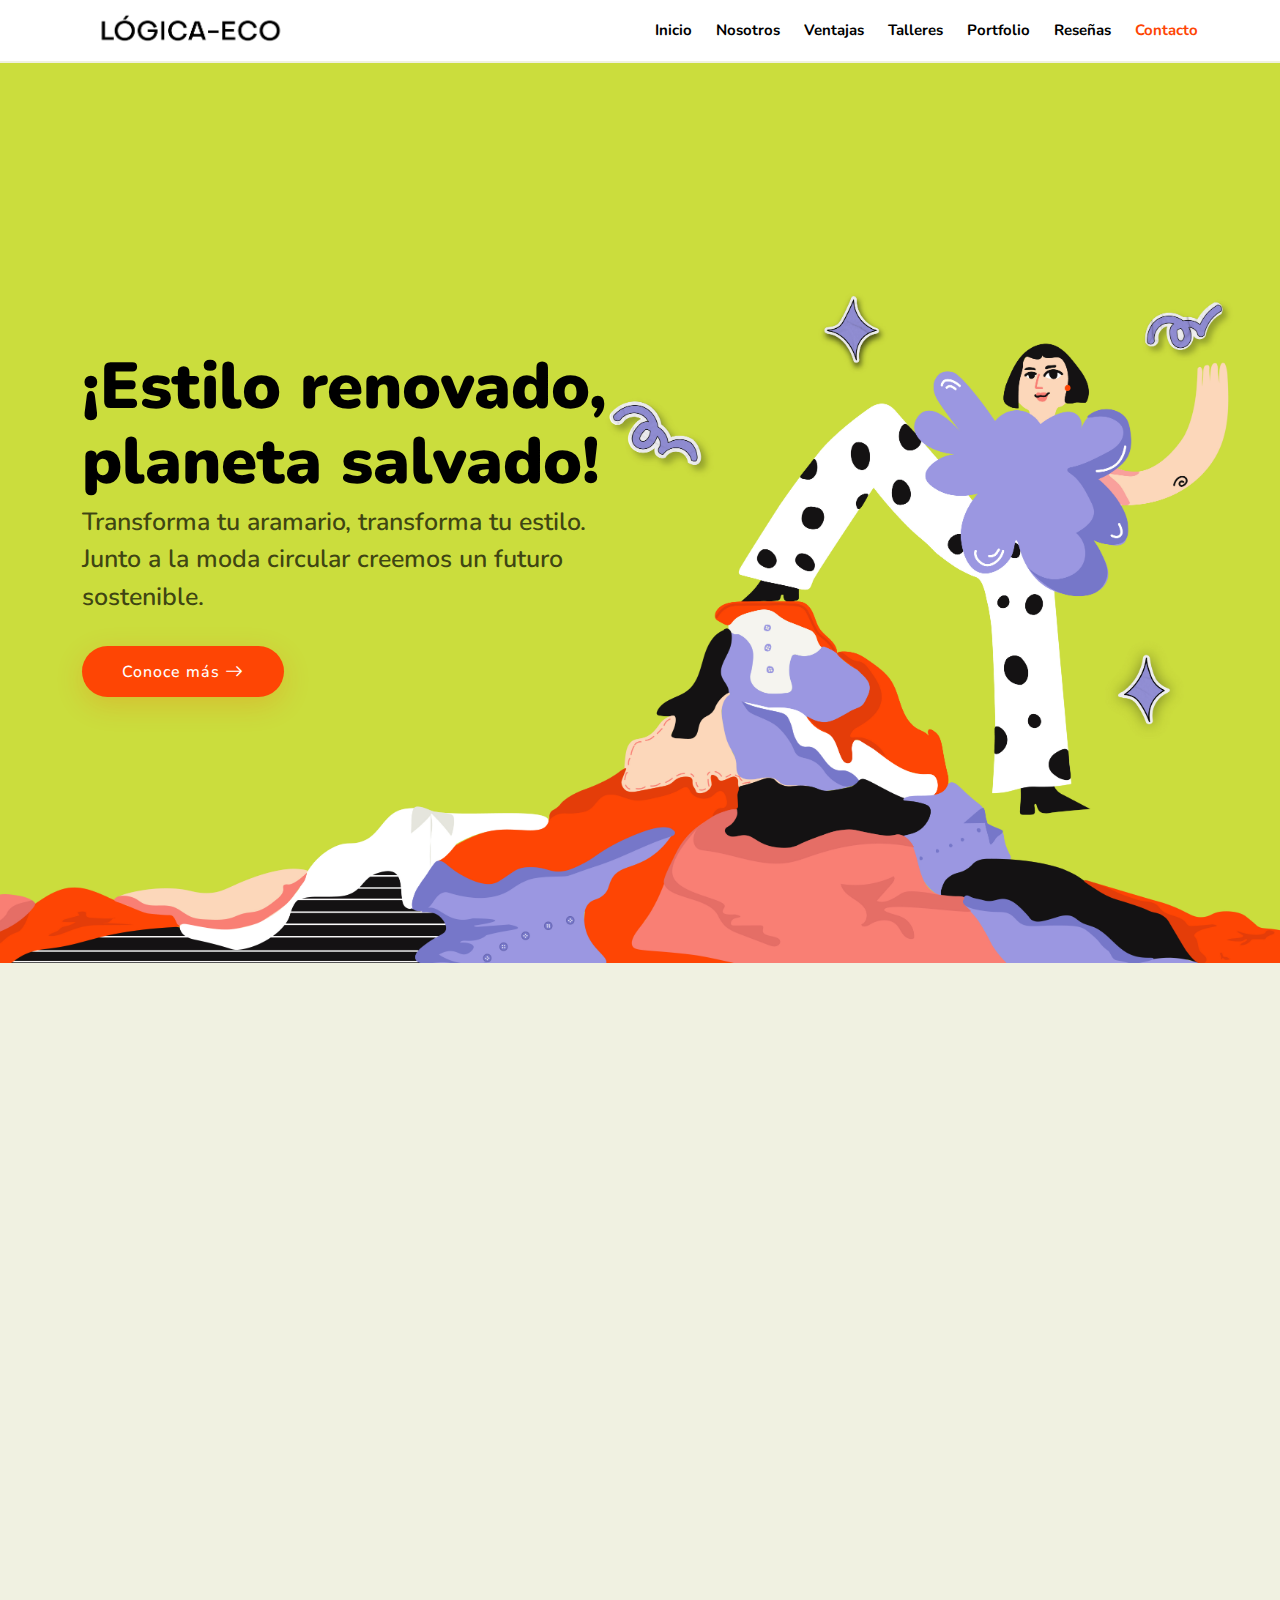
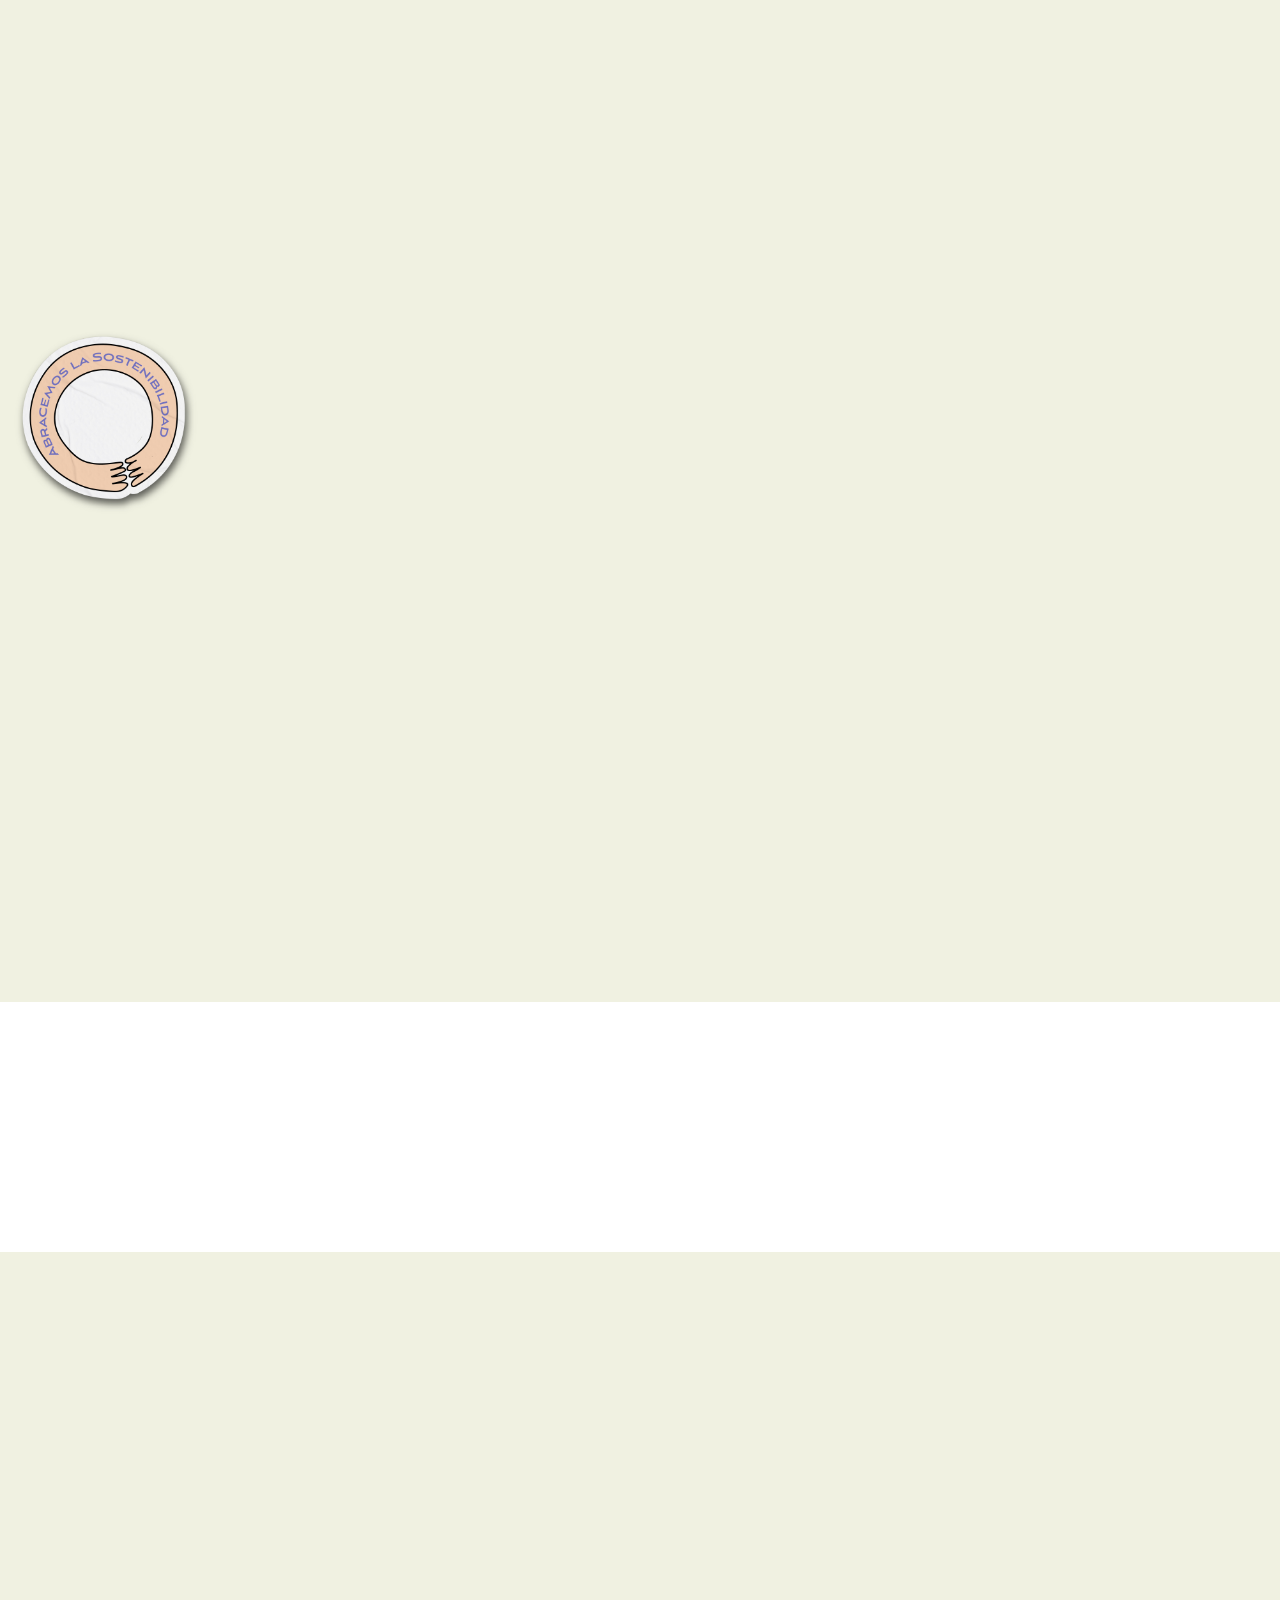
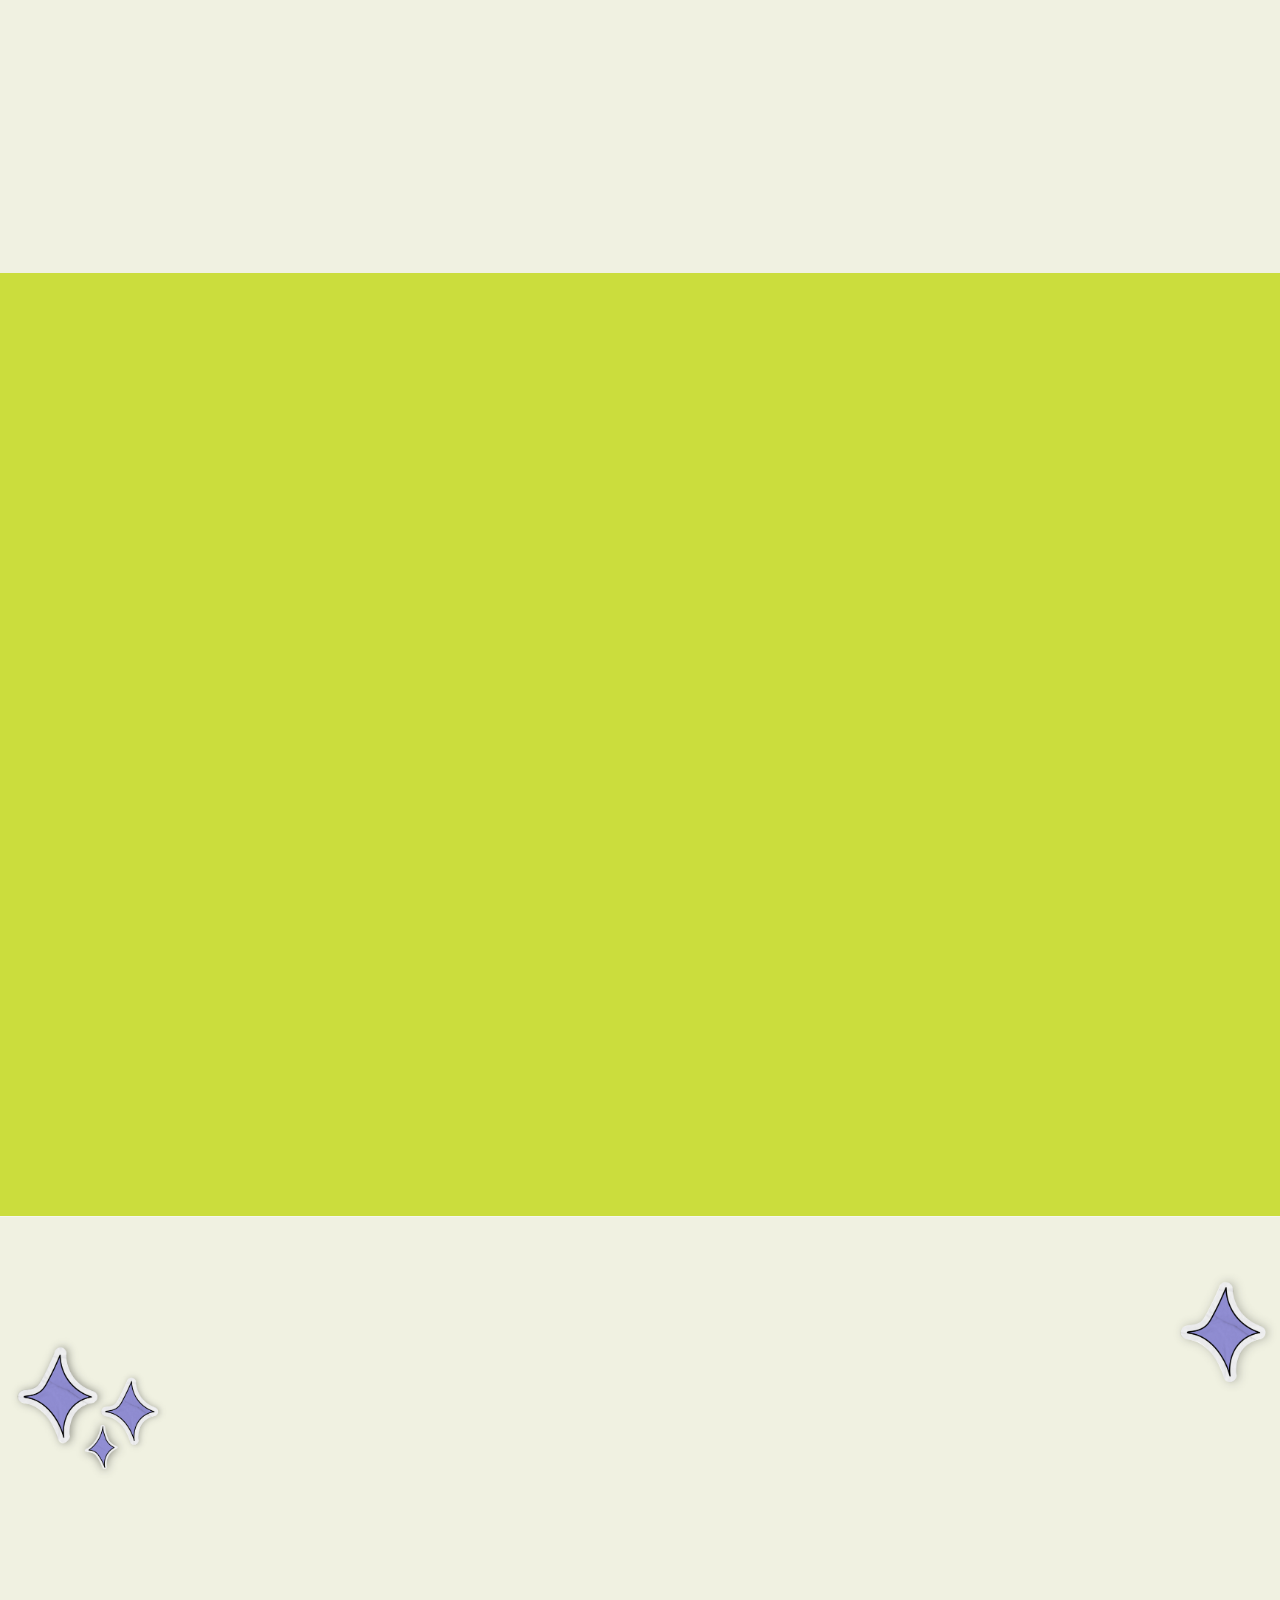
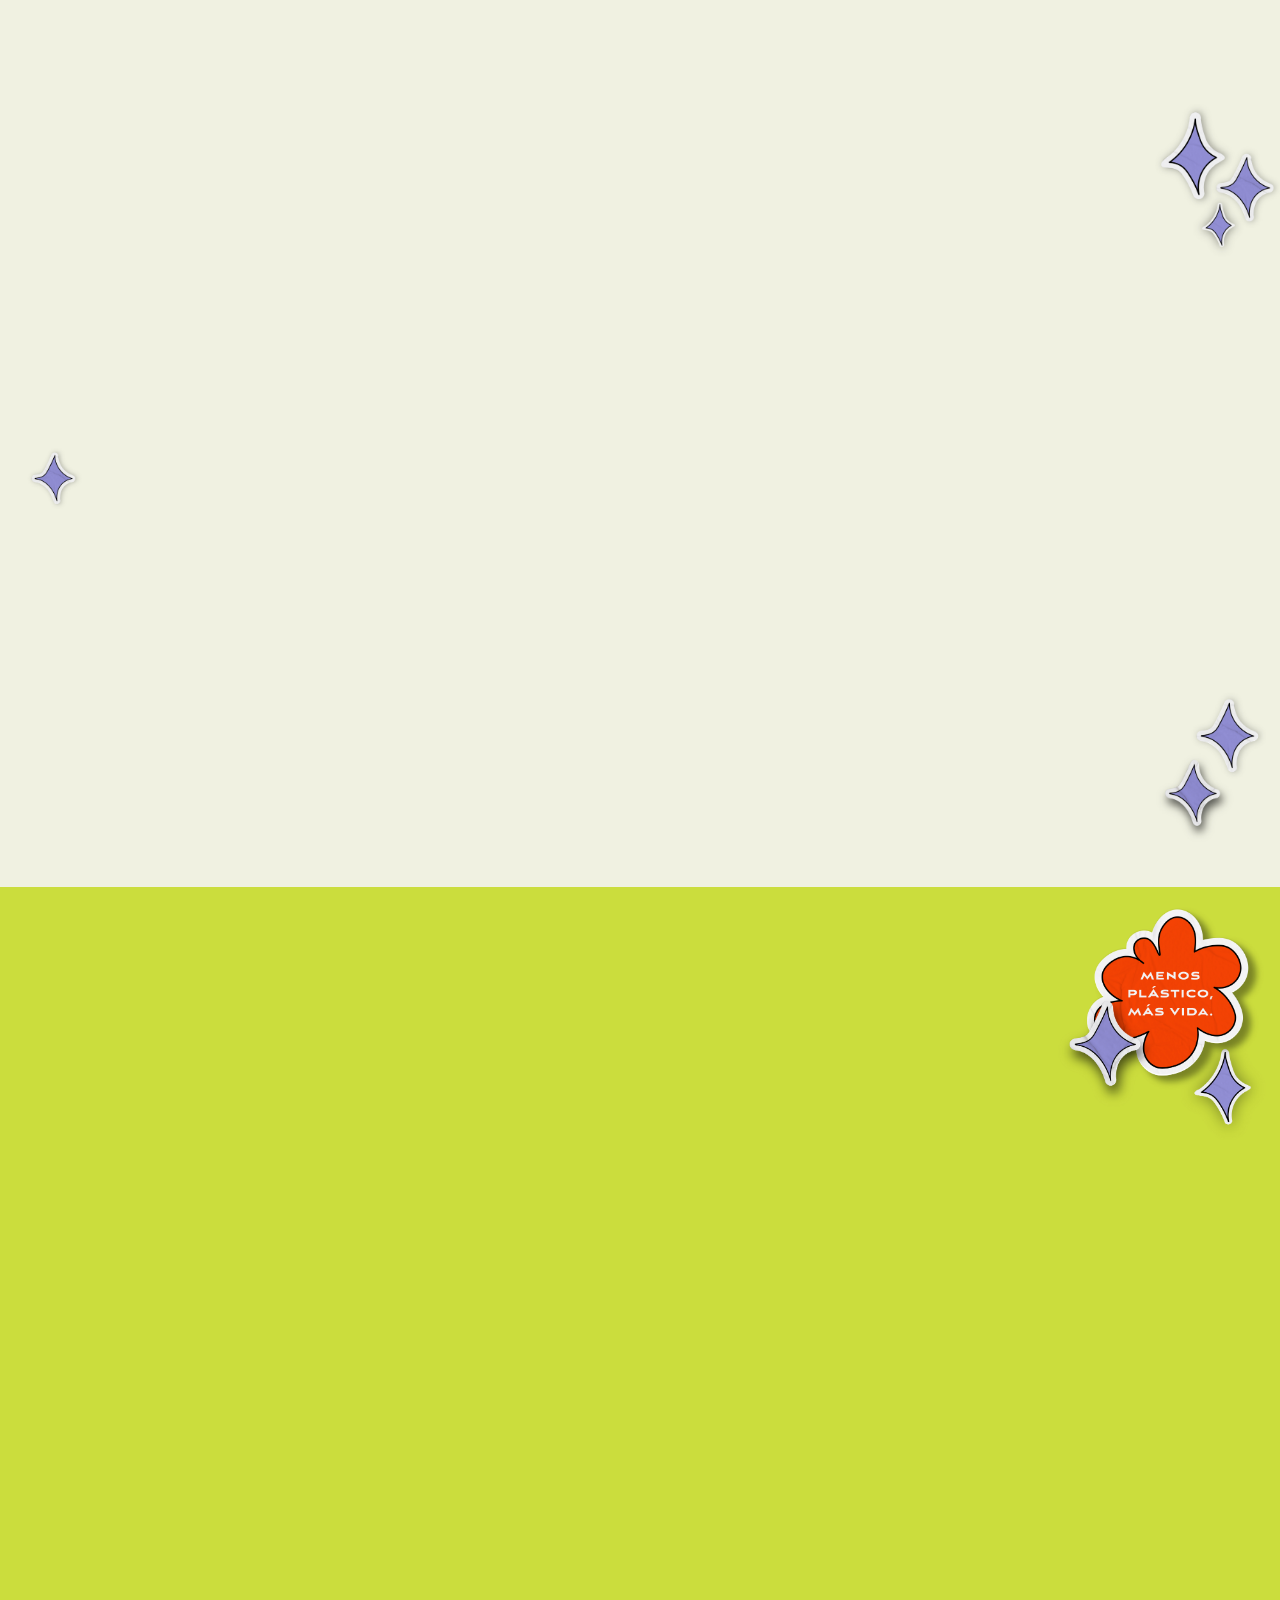
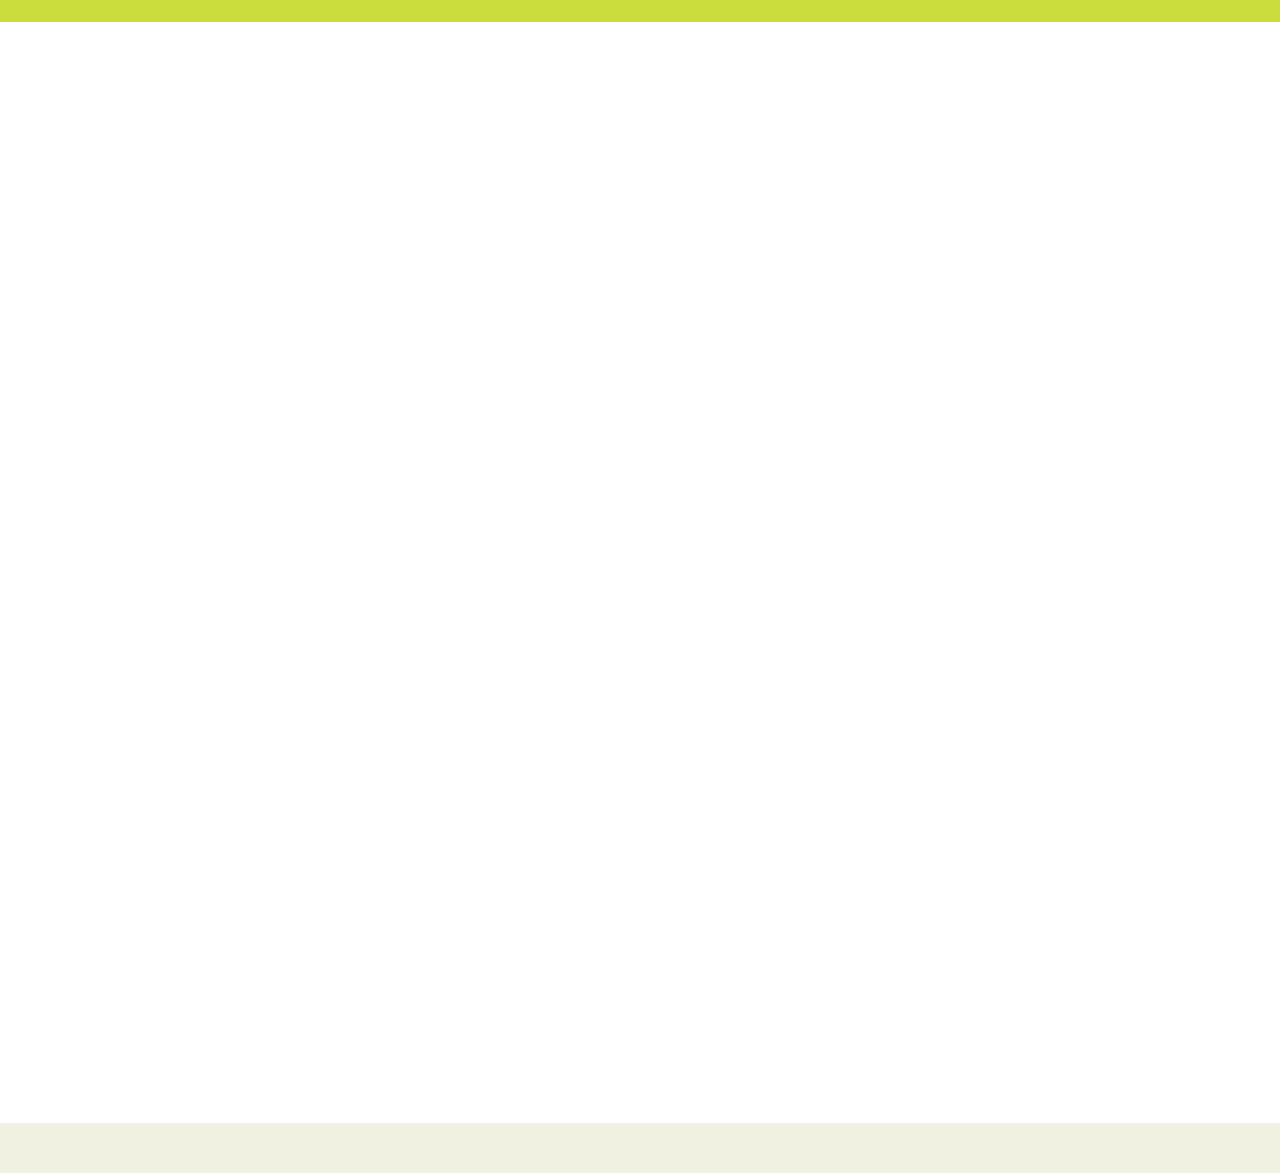
==== commit 0890c207: "tpweb" ====
--- a/index.html
+++ b/index.html
@@ -44,7 +44,9 @@
       <a href="index.html" class="logo d-flex align-items-center me-auto">
         <!-- Uncomment the line below if you also wish to use an image logo -->
         <img src="assets/img/logo.png" alt="">
-        <h1 class="sitename">FlexStart</h1>
+        
+        <img class="sitename" src="assets/img/logo.jpg" alt="">
+    
       </a>
 
       <nav id="navmenu" class="navmenu">
@@ -309,7 +311,7 @@
 
       <!-- Section Title -->
       <div class="container section-title" data-aos="fade-up">
-        <p>“Cada prenda tiene una segunda oportunidad de brillar.” - Fundadora de Lógica Eco<br></p>
+        <p>Cada prenda tiene una segunda oportunidad de brillar. - Fundadora de Lógica Eco<br></p>
       </div><!-- End Section Title -->
 
       <!-- <div class="container" data-aos="fade-up" data-aos-delay="100">
@@ -891,7 +893,8 @@
 
 </section><!-- /Clients Section -->
 
- <!-- Contact Section -->
+
+<!-- Contact Section -->
  <section id="contact" class="contact section">
 
   <!-- Section Title -->
@@ -985,13 +988,14 @@
 
 </main>
 
+
+
+
+
+
+
+
 <footer id="footer" class="footer">
-
-
-
-
-
-
 
 <!-- <div class="footer-newsletter">
   <div class="container">
--- a/assets/css/main.css
+++ b/assets/css/main.css
@@ -77,7 +77,7 @@
 .header {
   color: var(--default-color);
   background-color: var(--background-color);
-  padding: 8px 0;
+  padding: 1px 0;
   transition: all 0.5s;
   z-index: 997;
 }
@@ -96,6 +96,9 @@
   margin: 0;
   font-weight: 700;
   color: var(--heading-color);
+  background: url(../img/logo.jpg) center no-repeat;
+  background-size: contain;
+  padding-left: 3px;
 }
 
 .header .btn-getstarted,
@@ -103,7 +106,7 @@
   color: var(--contrast-color);
   background: var(--accent-color);
   font-size: 15px;
-  padding: 8px 25px;
+  padding: 5px 25px;
   margin: 0 0 0 30px;
   border-radius: 4px;
   transition: 0.3s;
@@ -175,7 +178,7 @@
     padding: 18px 12px;
     font-size: 15px;
     font-family: var(--nav-font);
-    font-weight: 500;
+    font-weight: 700;
     display: flex;
     align-items: center;
     justify-content: space-between;
@@ -817,8 +820,8 @@
   width: 100%;
   min-height: 100vh;
   position: relative;
-  padding: 80px 0 60px 0;
-  margin-top: 75px;
+  padding: 85px 0 65px 0;
+  margin-top: 63px;
   display: flex;
   align-items: center;
   background: url(../img/hero-bg.png) right bottom no-repeat;
@@ -966,9 +969,10 @@
   font-family: var(--heading-font);
 }
 
-.clients{
+.clients {
   background-color: #ffffff;
 } 
+
 
 /*--------------------------------------------------------------
 # About Section
@@ -976,7 +980,7 @@
 .about .content {
   background-color: #F0F1E1;
   padding: 40px;
-  padding-top: 200px;
+  padding-top: 80px;
 }
 
 .about .content h3 {
@@ -995,6 +999,7 @@
   margin: 15px 0 30px 0;
   line-height: 20px;
 }
+
 .about .content P {
   font-size: 16px;
   font-weight: 400;
@@ -1026,10 +1031,56 @@
   transform: translateX(5px);
 }
 
-.eco .content {
+.about .titulo {
+  background-color: #F0F1E1;
+  padding: 20px;
+  padding-top: 90px;
+}
+
+.about .titulo h2 {
   font-size: 50px;
   font-weight: 900;
-}
+  line-height: 50px;
+  padding-left: 40px;
+  padding-top: 40px;
+}
+
+.about .titulo p {
+  font-size: 16px;
+  font-weight: 400;
+  line-height: 20px;
+  padding-top: 10px;
+  
+}
+
+.about .titulo .btn-read-more {
+  color: var(--contrast-color);
+  background: var(--accent-color);
+  line-height: 0;
+  padding: 15px 40px;
+  border-radius: 30px;
+  transition: 0.5s;
+  box-shadow: 0px 5px 25px color-mix(in srgb, var(--accent-color), transparent 90%);
+}
+
+.about .titulo .btn-read-more span {
+  font-family: var(--default-font);
+  font-weight: 600;
+  font-size: 16px;
+  letter-spacing: 1px;
+}
+
+.about .titulo .btn-read-more i {
+  margin-left: 5px;
+  font-size: 18px;
+  transition: 0.3s;
+}
+
+.about .titulo .btn-read-more:hover i {
+  transform: translateX(5px);
+}
+
+
 
 /*--------------------------------------------------------------
 # Values Section
@@ -1075,7 +1126,7 @@
   border-radius: 30px;
 }
 .stats .stats-item {background: url(../img/fondos/fondo\ sticker.jpg) center no-repeat;
-background-size: contain;
+background-size: cover;
 }
 
 .stats .stats-item i {
@@ -1190,9 +1241,9 @@
   margin-bottom: 0;
 }
 .icono {
-  width: 35px;
-  height: 35px;
-  padding-right: 8px;
+  width: 45px;
+  height: 45px;
+  padding-right: 10px;
   }
 
 
@@ -1240,7 +1291,7 @@
 }
 
 .services .service-item.item-cyan {
-  border-bottom: 3px solid #FE4504;
+  border-bottom: 8px solid #FE4504;
 }
 
 .services .service-item.item-cyan .icon {
@@ -1257,7 +1308,7 @@
 }
 
 .services .service-item.item-orange {
-  border-bottom: 3px solid #FE4504;
+  border-bottom: 8px solid #FE4504;
 }
 
 .services .service-item.item-orange .icon {
@@ -1274,7 +1325,7 @@
 }
 
 .services .service-item.item-teal {
-  border-bottom: 3px solid #FE4504;
+  border-bottom: 8px solid #FE4504;
 }
 
 .services .service-item.item-teal .icon {
@@ -1364,12 +1415,12 @@
 .services {
   background: url(../img/fondos/fondo\ 1.jpg) left top no-repeat;
   background-size: contain;
-  }
+}
 
   #estrellas {
   background: url(../img/detalle/fondo\ estrellas.jpg) center no-repeat;
   background-size: contain;
-  }
+}
 
 /*--------------------------------------------------------------
 # Pricing Section
@@ -1384,6 +1435,8 @@
   overflow: hidden;
   transition: 0.3s;
   height: 100%;
+  background: url(../img/fondos/fondo\ cursos.jpg) center no-repeat;
+  background-size: cover;
 }
 
 @media (min-width: 1200px) {
@@ -1394,7 +1447,7 @@
 }
 
 .pricing h3 {
-  font-weight: 700;
+  font-weight: 800;
   font-size: 18px;
   margin-bottom: 15px;
 }
@@ -1402,7 +1455,7 @@
 .pricing .price {
   font-size: 36px;
   color: var(--heading-color);
-  font-weight: 600;
+  font-weight: 800;
   font-family: var(--heading-font);
 }
 
@@ -1413,7 +1466,7 @@
 }
 
 .pricing .price span {
-  color: color-mix(in srgb, var(--default-color), transparent 50%);
+  color: color-mix(in srgb, var(), transparent 50%);
   font-size: 16px;
   font-weight: 300;
 }
@@ -1479,7 +1532,7 @@
 
 .pricing {
   background-color: #CBDD3D;
-  padding: 80px;
+  padding: 80px;    
 }
 
 .pricing .section-title p {
@@ -1491,8 +1544,8 @@
 }
 
 .cursos {
-  width: 230px;
-  height: 120px;
+  width: 240px;
+  height: 140px;
   background-size: contain;
   border-radius: 20px;
   padding-right: 10px;
@@ -1500,7 +1553,7 @@
 
 #destellos {background: url(../img/detalle/fondo\ ofertas.jpg) right top no-repeat;
   background-size: contain;
-  }
+}
 
 
 
@@ -1585,8 +1638,11 @@
 .faq  {
   background: url(../img/detalle/fondo\ preguntas.jpg) center no-repeat;
   background-size: contain;
-  }
-
+}
+
+
+
+  
 /*--------------------------------------------------------------
 # Portfolio Section
 --------------------------------------------------------------*/
@@ -1737,6 +1793,8 @@
 
 .testimonials .testimonial-item {
   background-color: #ffffff;
+  background: url(../img/detalle/fondo\ cards.jpg) center no-repeat;
+  background-size: cover;
 }
 .testimonials .testimonial-item .stars {
   margin-bottom: 15px;
@@ -1748,9 +1806,9 @@
 }
 
 .testimonials .testimonial-item .testimonial-img {
-  width: 90px;
+  width: 120px;
   border-radius: 50%;
-  border: 4px solid var(--background-color);
+ 
   margin: 0 auto;
 }
 
@@ -2180,7 +2238,7 @@
 
 #charlemos {background: url(../img/detalle/fondo\ charlemos.jpg) center top no-repeat;
   background-size: contain;
-  }
+}
 
 
 
